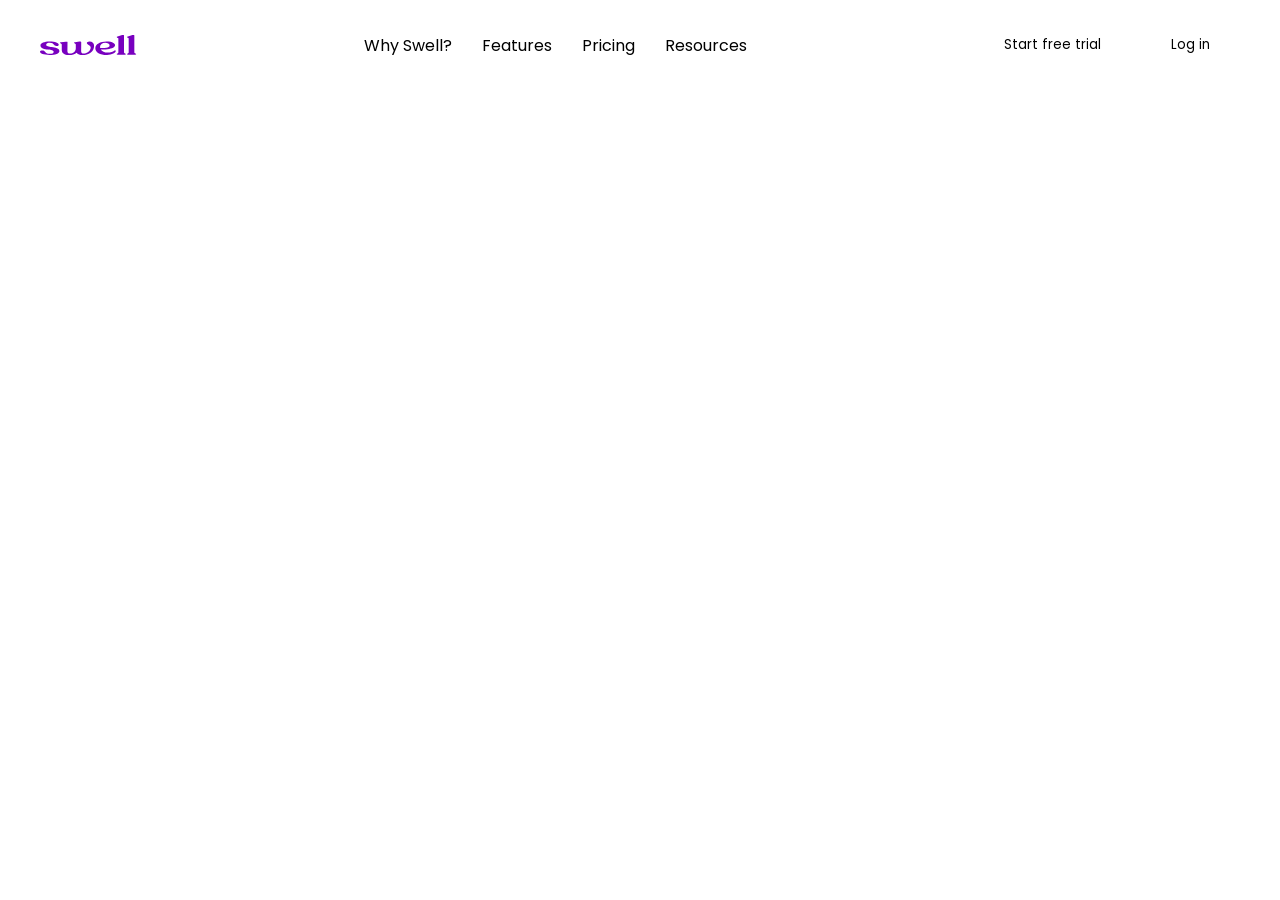
==== layout/index.html @ 7d0790c7 "create navbar" ====
<!DOCTYPE html>
<html lang="en">

<head>
    <meta charset="UTF-8" />
    <meta name="viewport" content="width=device-width, initial-scale=1.0" />
    <title>swell</title>
    <link rel="stylesheet" href="../style/style.css" />
    <link rel="shortcut icon" href="../Image/swell.svg" sizes="52x52" type="image/x-icon" />
    <link rel="preconnect" href="https://fonts.googleapis.com">
    <link rel="preconnect" href="https://fonts.gstatic.com" crossorigin>
    <link href="https://fonts.googleapis.com/css2?family=Poppins:wght@400;500;700&display=swap" rel="stylesheet">

</head>

<body>
    <header>
        <nav>
            <img src="../Image/swell.svg" alt="" />
            <ul>
                <li>Why Swell?</li>
                <li>Features</li>
                <li>Pricing</li>
                <li>Resources</li>
            </ul>
            <div class="containerBtn">
                <button class="Start">Start free trial</button>
                <button class="LogIn">Log in</button>
            </div>
        </nav>
    </header>
    
</body>

</html>
---- style/style.css ----
* {
  margin: 0;
  padding: 0;
  align-items: center;
  font-family: "Poppins", sans-serif;
  box-sizing: border-box;
}
header {
  width: 100%;
  margin: auto;
}
nav {
  padding: 25px 0px;
  max-width: 1200px;
  margin: auto;
  display: flex;
  justify-content: space-between;
  gap: 20px;
}
nav ul {
  display: flex;
  list-style: none;
  gap: 30px;
}
li{
    cursor: pointer;
    text-underline-offset: 0px;
}
li:hover{
    color: purple;
    text-decoration: underline;
    text-underline-offset: 15px;
}
.containerBtn{
    display: flex;
    justify-content: center;
    align-items: center;
    gap: 10px;
}
.Start{
    background: transparent;
    padding: 10px 30px;
    border: none;
    cursor: pointer;
}
.LogIn{
    background: transparent;
    padding: 10px 30px;
    border: none;
    cursor: pointer;
}
.Start:hover{
    border: 2px solid purple;
    border-radius: 10px;
    transition: ease-in-out .5s;
}
.LogIn:hover{
    border: 2px solid purple;
    border-radius: 10px;
    transition: ease-in-out .5s;
}

@media (max-width: 768px) {
  nav {
    max-width: 100%;
    padding: 20px 16px;
    flex-direction: row;
    align-items: center;
    justify-content: space-between;
  }

  nav ul {
    display: none;
  }

  .containerBtn {
    width: auto;
    justify-content: flex-end;
    flex-wrap: nowrap;
  }
}

@media (max-width: 480px) {
  nav {
    padding: 16px 12px;
    gap: 14px;
  }

  nav ul {
    display: none;
  }

  .containerBtn {
    flex-direction: row;
    width: auto;
    gap: 8px;
  }

  .Start,
  .LogIn {
    width: auto;
    max-width: none;
    padding: 8px 14px;
  }
}
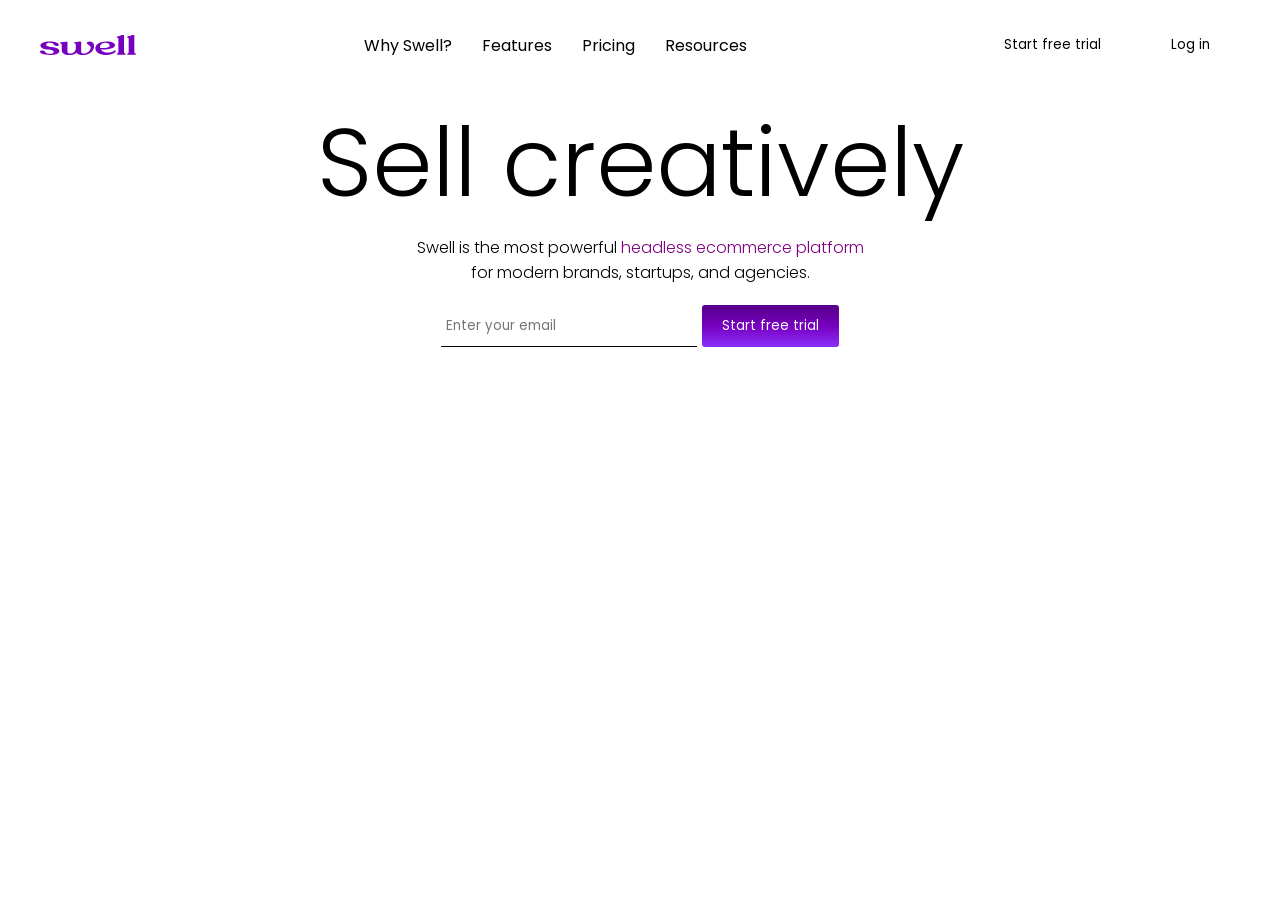
==== commit 86d68a60: "create input Registration" ====
--- a/layout/index.html
+++ b/layout/index.html
@@ -29,7 +29,14 @@
             </div>
         </nav>
     </header>
-    
+    <main>
+    <div class="containerPoz">
+        <h1>Sell creatively</h1>
+        <p>Swell is the most powerful<span> headless ecommerce platform</span></p>
+        <p class="space">for modern brands, startups, and agencies.</p>
+        <div class="containerInput"><input placeholder="Enter your email" type="search"><button>Start free trial</button></div>
+    </div>    
+    </main>
 </body>
 
 </html>
--- a/style/style.css
+++ b/style/style.css
@@ -22,44 +22,91 @@
   list-style: none;
   gap: 30px;
 }
-li{
-    cursor: pointer;
-    text-underline-offset: 0px;
-}
-li:hover{
-    color: purple;
-    text-decoration: underline;
-    text-underline-offset: 15px;
-}
-.containerBtn{
-    display: flex;
-    justify-content: center;
-    align-items: center;
-    gap: 10px;
-}
-.Start{
-    background: transparent;
-    padding: 10px 30px;
+li {
+  cursor: pointer;
+  text-underline-offset: 0px;
+}
+li:hover {
+  color: purple;
+  text-decoration: underline;
+  text-underline-offset: 15px;
+}
+.containerBtn {
+  display: flex;
+  justify-content: center;
+  align-items: center;
+  gap: 10px;
+}
+.Start {
+  background: transparent;
+  padding: 10px 30px;
+  border: none;
+  cursor: pointer;
+}
+.LogIn {
+  background: transparent;
+  padding: 10px 30px;
+  border: none;
+  cursor: pointer;
+}
+.Start:hover {
+  border: 2px solid purple;
+  border-radius: 10px;
+  transition: ease-in-out 0.5s;
+}
+.LogIn:hover {
+  border: 2px solid purple;
+  border-radius: 10px;
+  transition: ease-in-out 0.5s;
+}
+
+main {
+  width: 100%;
+  margin: auto;
+}
+.containerPoz {
+  max-width: 1200px;
+  margin: auto;
+  text-align: center;
+}
+.containerPoz h1 {
+  font-size: 96px;
+  font-weight: 300;
+}
+.containerPoz p {
+  font-weight: 300;
+}
+.containerPoz p span {
+  color: purple;
+}
+.space {
+  padding-bottom: 20px;
+}
+.containerInput {
+  display: flex;
+  justify-content: center;
+  gap: 5px;
+  align-items: center;
+}
+.containerInput input {
+  height: 42px;
+  width: 256px;
+  outline: none;
+  border: none;
+  border-bottom: 1px solid black;
+  
+}
+.containerInput input::placeholder{
+    padding-left: 5px;
+}
+.containerInput button{
+    height: 42px;
+    padding: 0px 20px;
+    background: linear-gradient( #550088,#7800BF,#892FFC);
+    color: white;
     border: none;
-    cursor: pointer;
-}
-.LogIn{
-    background: transparent;
-    padding: 10px 30px;
-    border: none;
-    cursor: pointer;
-}
-.Start:hover{
-    border: 2px solid purple;
-    border-radius: 10px;
-    transition: ease-in-out .5s;
-}
-.LogIn:hover{
-    border: 2px solid purple;
-    border-radius: 10px;
-    transition: ease-in-out .5s;
-}
-
+    border-radius: 3px;
+}
 @media (max-width: 768px) {
   nav {
     max-width: 100%;
@@ -78,6 +125,31 @@
     justify-content: flex-end;
     flex-wrap: nowrap;
   }
+
+  .containerPoz {
+    padding: 0 16px;
+  }
+
+  .containerPoz h1 {
+    font-size: 56px;
+    line-height: 1.1;
+  }
+
+  .containerPoz p {
+    font-size: 20px;
+    line-height: 1.4;
+  }
+
+  .containerInput {
+    width: 100%;
+    max-width: 560px;
+    margin: 0 auto;
+  }
+
+  .containerInput input {
+    width: 60%;
+    cursor: pointer;
+  }
 }
 
 @media (max-width: 480px) {
@@ -102,4 +174,39 @@
     max-width: none;
     padding: 8px 14px;
   }
-}
+
+  .containerPoz {
+    padding: 0 12px;
+  }
+
+  .containerPoz h1 {
+    font-size: 38px;
+    line-height: 1.15;
+  }
+
+  .containerPoz p {
+    font-size: 16px;
+    margin-top: 20px;
+    margin-bottom: 10px;
+    line-height: 1.5;
+  }
+
+  .space {
+    padding-bottom: 14px;
+  }
+
+  .containerInput {
+    flex-direction: column;
+    gap: 30px;
+    width: 100%;
+  }
+
+  .containerInput input,
+  .containerInput button {
+    width: 100%;
+    max-width: 320px;
+    cursor: pointer;
+    /* margin-bottom: 20px;
+    margin-top: 30px; */
+  }
+}
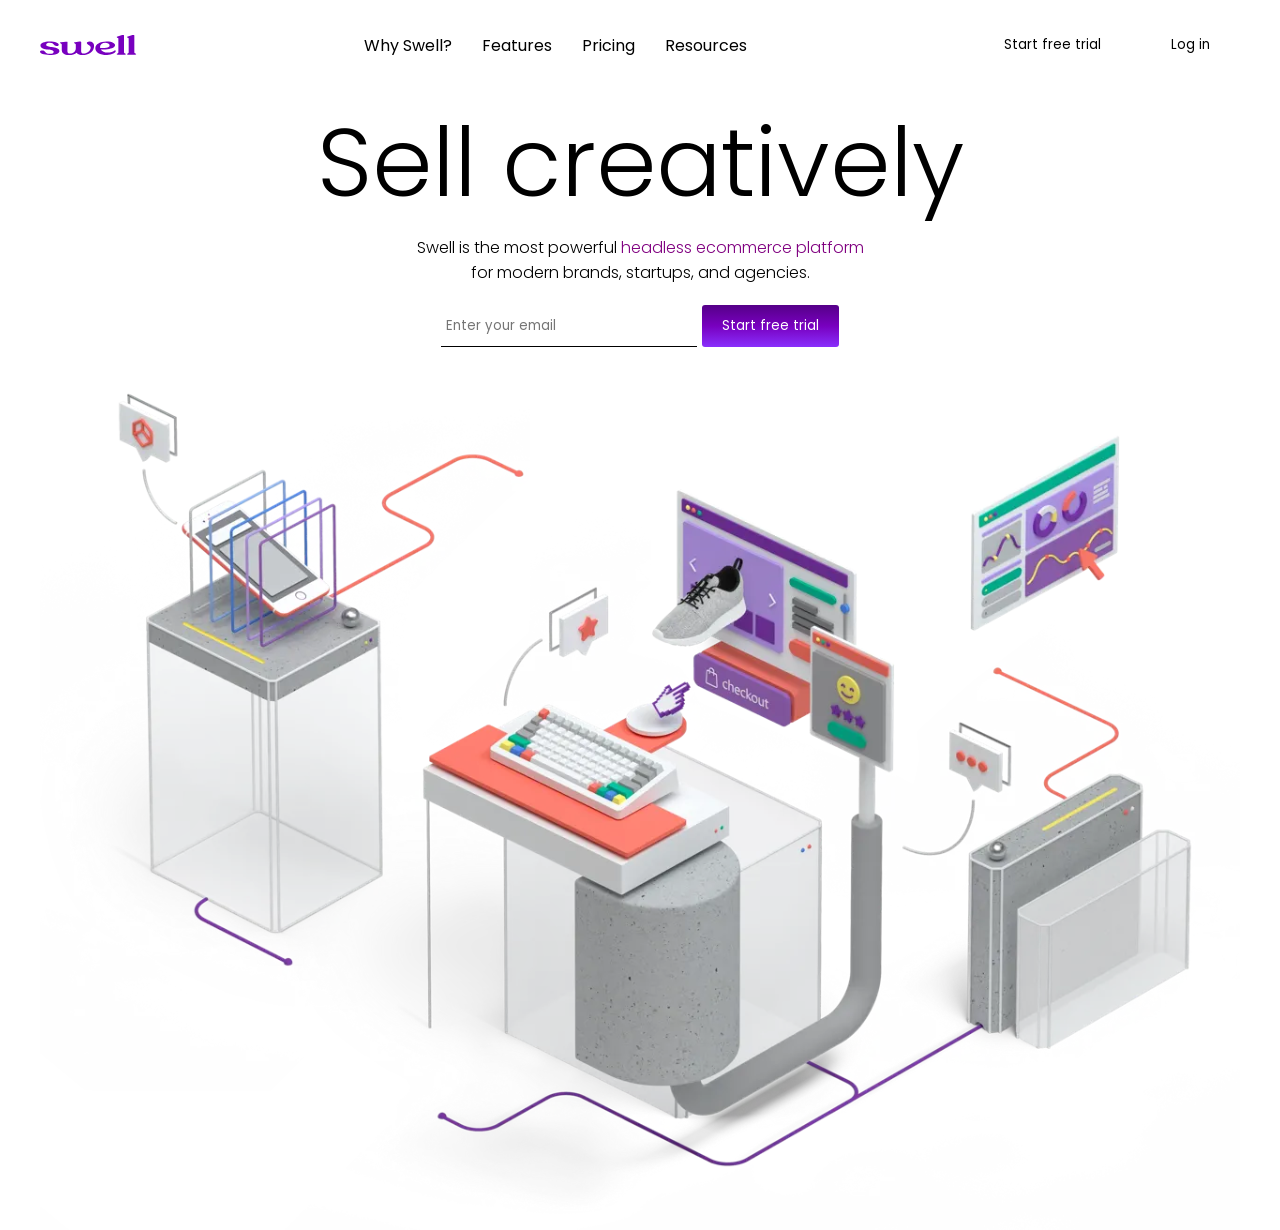
==== commit 1b19979b: "add main image" ====
--- a/layout/index.html
+++ b/layout/index.html
@@ -36,7 +36,11 @@
         <p class="space">for modern brands, startups, and agencies.</p>
         <div class="containerInput"><input placeholder="Enter your email" type="search"><button>Start free trial</button></div>
     </div>    
+    <div class="containerImageMain">
+        <img src="../Image/mainImage.svg" alt="">
+    </div>
     </main>
+
 </body>
 
 </html>
--- a/style/style.css
+++ b/style/style.css
@@ -107,6 +107,18 @@
     border: none;
     border-radius: 3px;
 }
+.containerImageMain{
+    width: 100%;
+    margin: auto;
+    padding: 24px 16px 0;
+}
+.containerImageMain img{
+    width: 100%;
+    max-width: 1200px;
+    height: auto;
+    margin: auto;
+    display: block;
+}
 @media (max-width: 768px) {
   nav {
     max-width: 100%;
@@ -150,6 +162,14 @@
     width: 60%;
     cursor: pointer;
   }
+
+  .containerImageMain {
+    padding: 20px 16px 0;
+  }
+
+  .containerImageMain img {
+    max-width: 100%;
+  }
 }
 
 @media (max-width: 480px) {
@@ -209,4 +229,12 @@
     /* margin-bottom: 20px;
     margin-top: 30px; */
   }
-}
+
+  .containerImageMain {
+    padding: 16px 12px 0;
+  }
+
+  .containerImageMain img {
+    border-radius: 8px;
+  }
+}
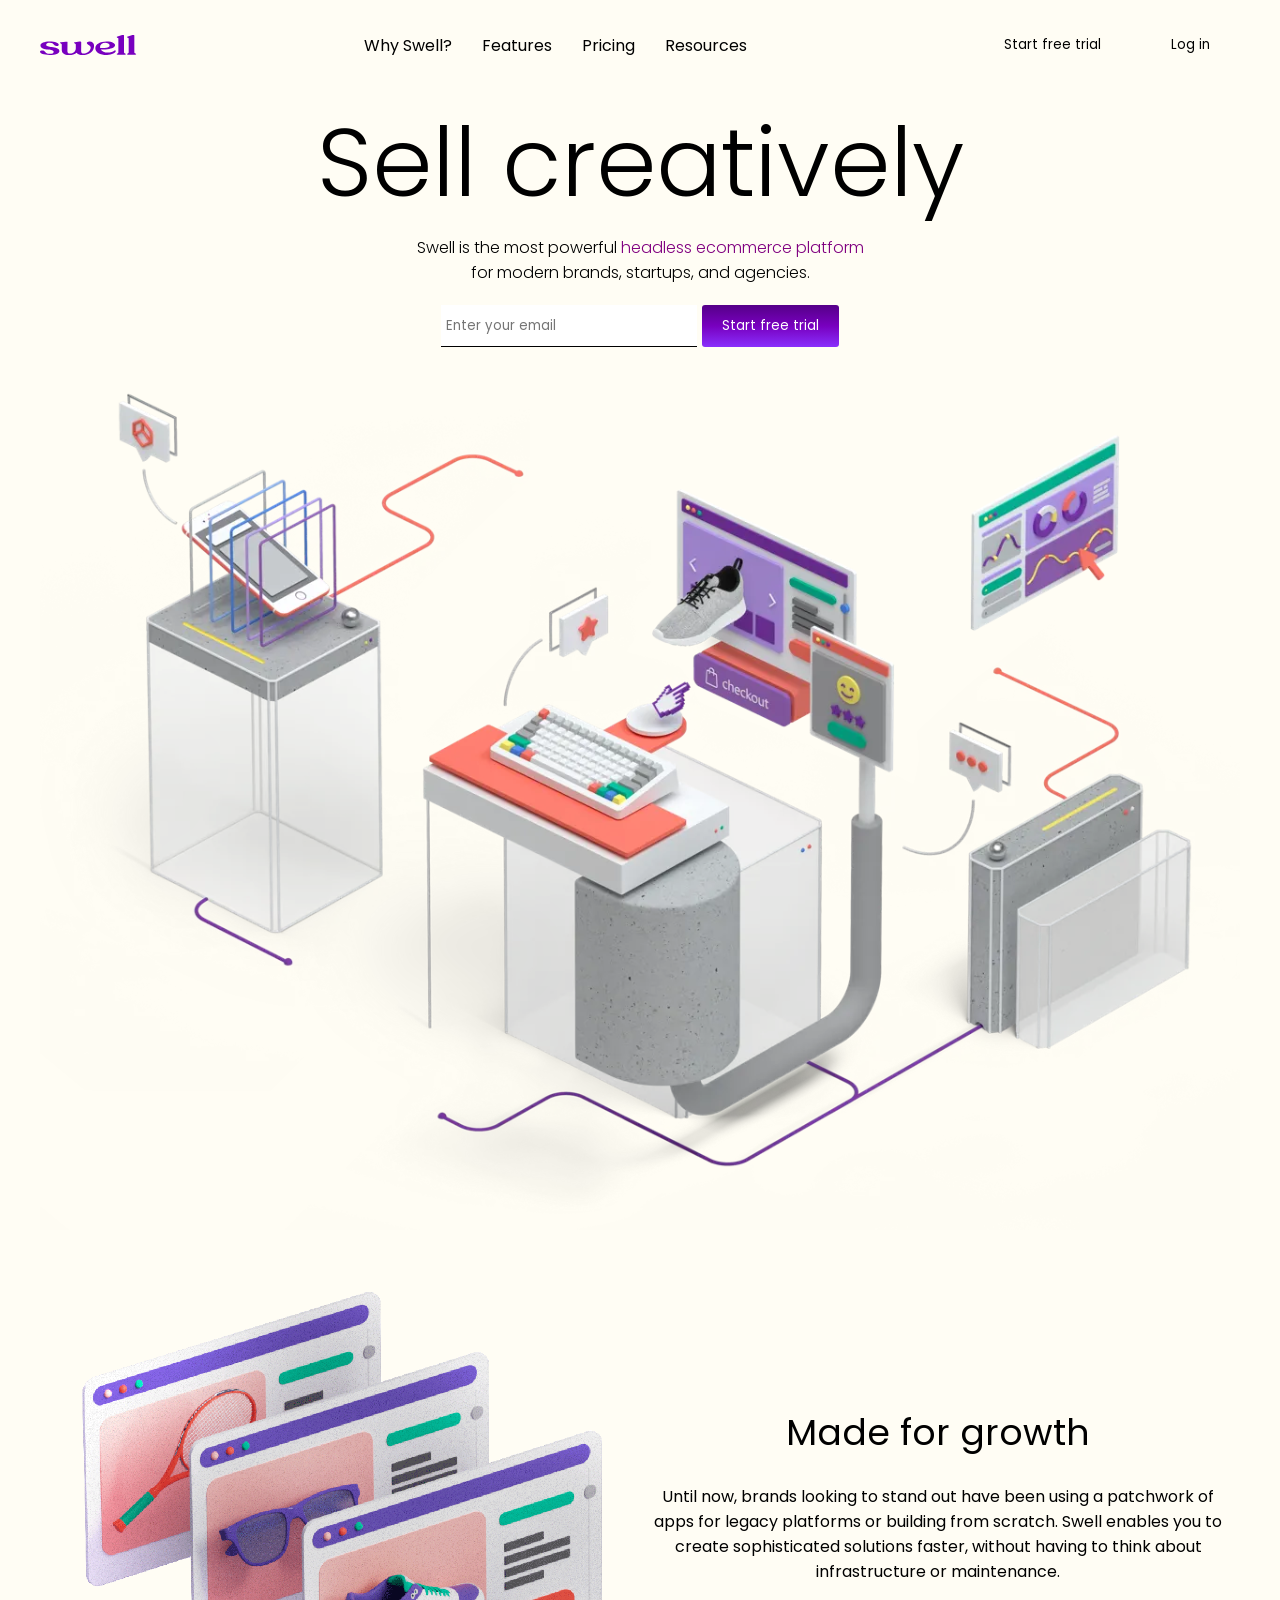
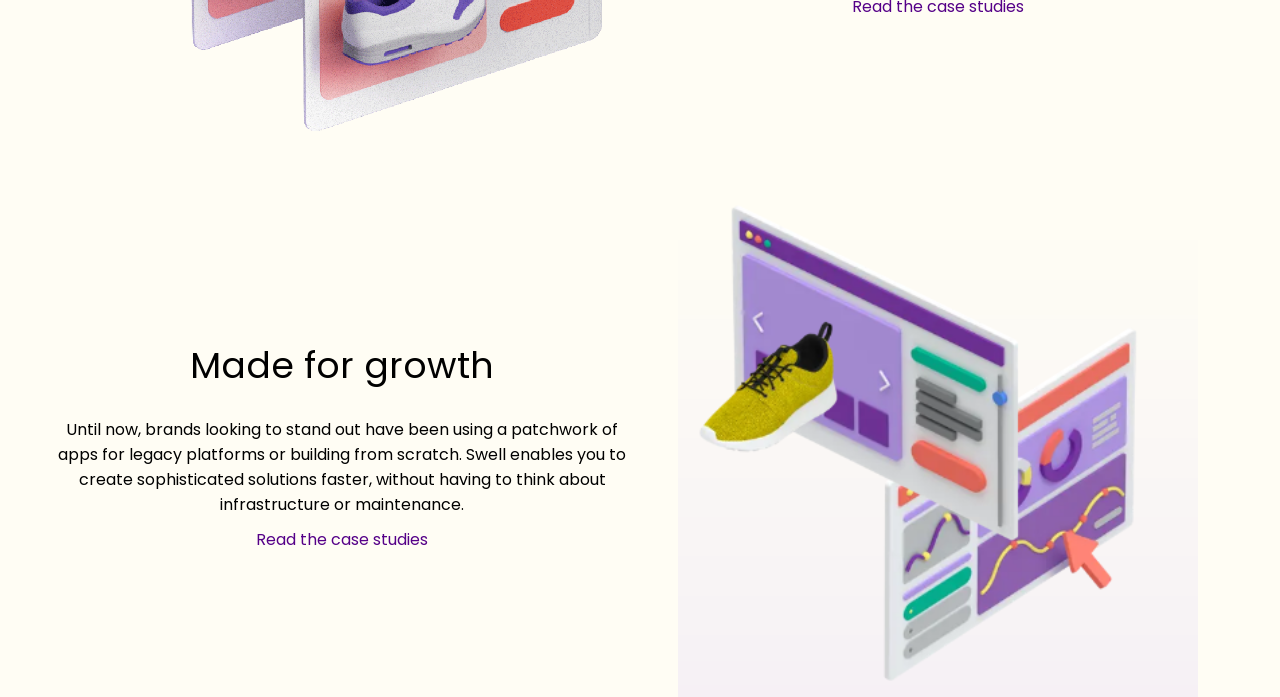
==== commit e23a6ba4: "added flex element" ====
--- a/layout/index.html
+++ b/layout/index.html
@@ -1,46 +1,87 @@
 <!DOCTYPE html>
 <html lang="en">
-
-<head>
+  <head>
     <meta charset="UTF-8" />
     <meta name="viewport" content="width=device-width, initial-scale=1.0" />
     <title>swell</title>
     <link rel="stylesheet" href="../style/style.css" />
-    <link rel="shortcut icon" href="../Image/swell.svg" sizes="52x52" type="image/x-icon" />
-    <link rel="preconnect" href="https://fonts.googleapis.com">
-    <link rel="preconnect" href="https://fonts.gstatic.com" crossorigin>
-    <link href="https://fonts.googleapis.com/css2?family=Poppins:wght@400;500;700&display=swap" rel="stylesheet">
+    <link
+      rel="shortcut icon"
+      href="../Image/swell.svg"
+      sizes="52x52"
+      type="image/x-icon"
+    />
+    <link rel="preconnect" href="https://fonts.googleapis.com" />
+    <link rel="preconnect" href="https://fonts.gstatic.com" crossorigin />
+    <link
+      href="https://fonts.googleapis.com/css2?family=Poppins:wght@400;500;700&display=swap"
+      rel="stylesheet"
+    />
+  </head>
 
-</head>
-
-<body>
+  <body>
     <header>
-        <nav>
-            <img src="../Image/swell.svg" alt="" />
-            <ul>
-                <li>Why Swell?</li>
-                <li>Features</li>
-                <li>Pricing</li>
-                <li>Resources</li>
-            </ul>
-            <div class="containerBtn">
-                <button class="Start">Start free trial</button>
-                <button class="LogIn">Log in</button>
-            </div>
-        </nav>
+      <nav>
+        <img src="../Image/swell.svg" alt="" />
+        <ul>
+          <li>Why Swell?</li>
+          <li>Features</li>
+          <li>Pricing</li>
+          <li>Resources</li>
+        </ul>
+        <div class="containerBtn">
+          <button class="Start">Start free trial</button>
+          <button class="LogIn">Log in</button>
+        </div>
+      </nav>
     </header>
     <main>
-    <div class="containerPoz">
+      <div class="containerPoz">
         <h1>Sell creatively</h1>
-        <p>Swell is the most powerful<span> headless ecommerce platform</span></p>
+        <p>
+          Swell is the most powerful<span> headless ecommerce platform</span>
+        </p>
         <p class="space">for modern brands, startups, and agencies.</p>
-        <div class="containerInput"><input placeholder="Enter your email" type="search"><button>Start free trial</button></div>
-    </div>    
-    <div class="containerImageMain">
-        <img src="../Image/mainImage.svg" alt="">
-    </div>
+        <div class="containerInput">
+          <input placeholder="Enter your email" type="search" /><button>
+            Start free trial
+          </button>
+        </div>
+      </div>
+      <div class="containerImageMain">
+        <img src="../Image/mainImage.svg" alt="" />
+      </div>
+      <div class="mainFlex">
+        <div class="contPos item">
+          <img src="../Image/flexImage1.svg" alt="" />
+        </div>
+        <div class="contPos item">
+          <h2>Made for growth</h2>
+          <p>
+            Until now, brands looking to stand out have been using a patchwork
+            of apps for legacy platforms or building from scratch. Swell enables
+            you to create sophisticated solutions faster, without having to
+            think about infrastructure or maintenance.
+          </p>
+          <p class="link">Read the case studies</p>
+        </div>
+      </div>
+
+      <div class="mainFlex">
+          <div class="contPos item">
+              <h2>Made for growth</h2>
+              <p>
+                  Until now, brands looking to stand out have been using a patchwork
+                  of apps for legacy platforms or building from scratch. Swell enables
+                  you to create sophisticated solutions faster, without having to
+                  think about infrastructure or maintenance.
+                </p>
+                <p class="link">Read the case studies</p>
+            </div>
+            <div class="contPos item">
+              <img src="../Image/flexImage2.svg" alt="" />
+            </div>
+      </div>
     </main>
-
-</body>
-
-</html>+  </body>
+</html>
--- a/style/style.css
+++ b/style/style.css
@@ -4,6 +4,9 @@
   align-items: center;
   font-family: "Poppins", sans-serif;
   box-sizing: border-box;
+}
+body{
+    background: #FFFDF4;
 }
 header {
   width: 100%;
@@ -119,6 +122,36 @@
     margin: auto;
     display: block;
 }
+.mainFlex{
+    max-width: 1200px;
+    display: flex;
+    margin: auto;
+    margin-top: 30px;
+    align-items: center;
+    justify-content: space-around;
+    gap: 24px;
+    padding: 32px 16px 0;
+}
+.contPos{
+    width: 50%;
+    text-align: center;
+}
+.contPos img {
+    width: 100%;
+    max-width: 520px;
+    height: auto;
+    display: block;
+    margin: 0 auto;
+}
+.contPos h2{
+    font-weight: 400;
+    font-size: 36px;
+    margin-bottom: 24px;
+}
+.link{
+    color: #550088;
+    margin-top: 10px;
+}
 @media (max-width: 768px) {
   nav {
     max-width: 100%;
@@ -170,6 +203,21 @@
   .containerImageMain img {
     max-width: 100%;
   }
+
+  .mainFlex {
+    gap: 20px;
+    padding: 28px 16px 0;
+  }
+
+  .contPos h2 {
+    font-size: 30px;
+    margin-bottom: 16px;
+  }
+
+  .contPos p {
+    font-size: 16px;
+    line-height: 1.5;
+  }
 }
 
 @media (max-width: 480px) {
@@ -237,4 +285,25 @@
   .containerImageMain img {
     border-radius: 8px;
   }
-}
+
+  .mainFlex {
+    flex-direction: column;
+    align-items: stretch;
+    gap: 16px;
+    padding: 22px 12px 0;
+  }
+
+  .contPos {
+    width: 100%;
+  }
+
+  .contPos h2 {
+    font-size: 26px;
+    margin-bottom: 12px;
+  }
+
+  .contPos p {
+    font-size: 15px;
+    line-height: 1.5;
+  }
+}
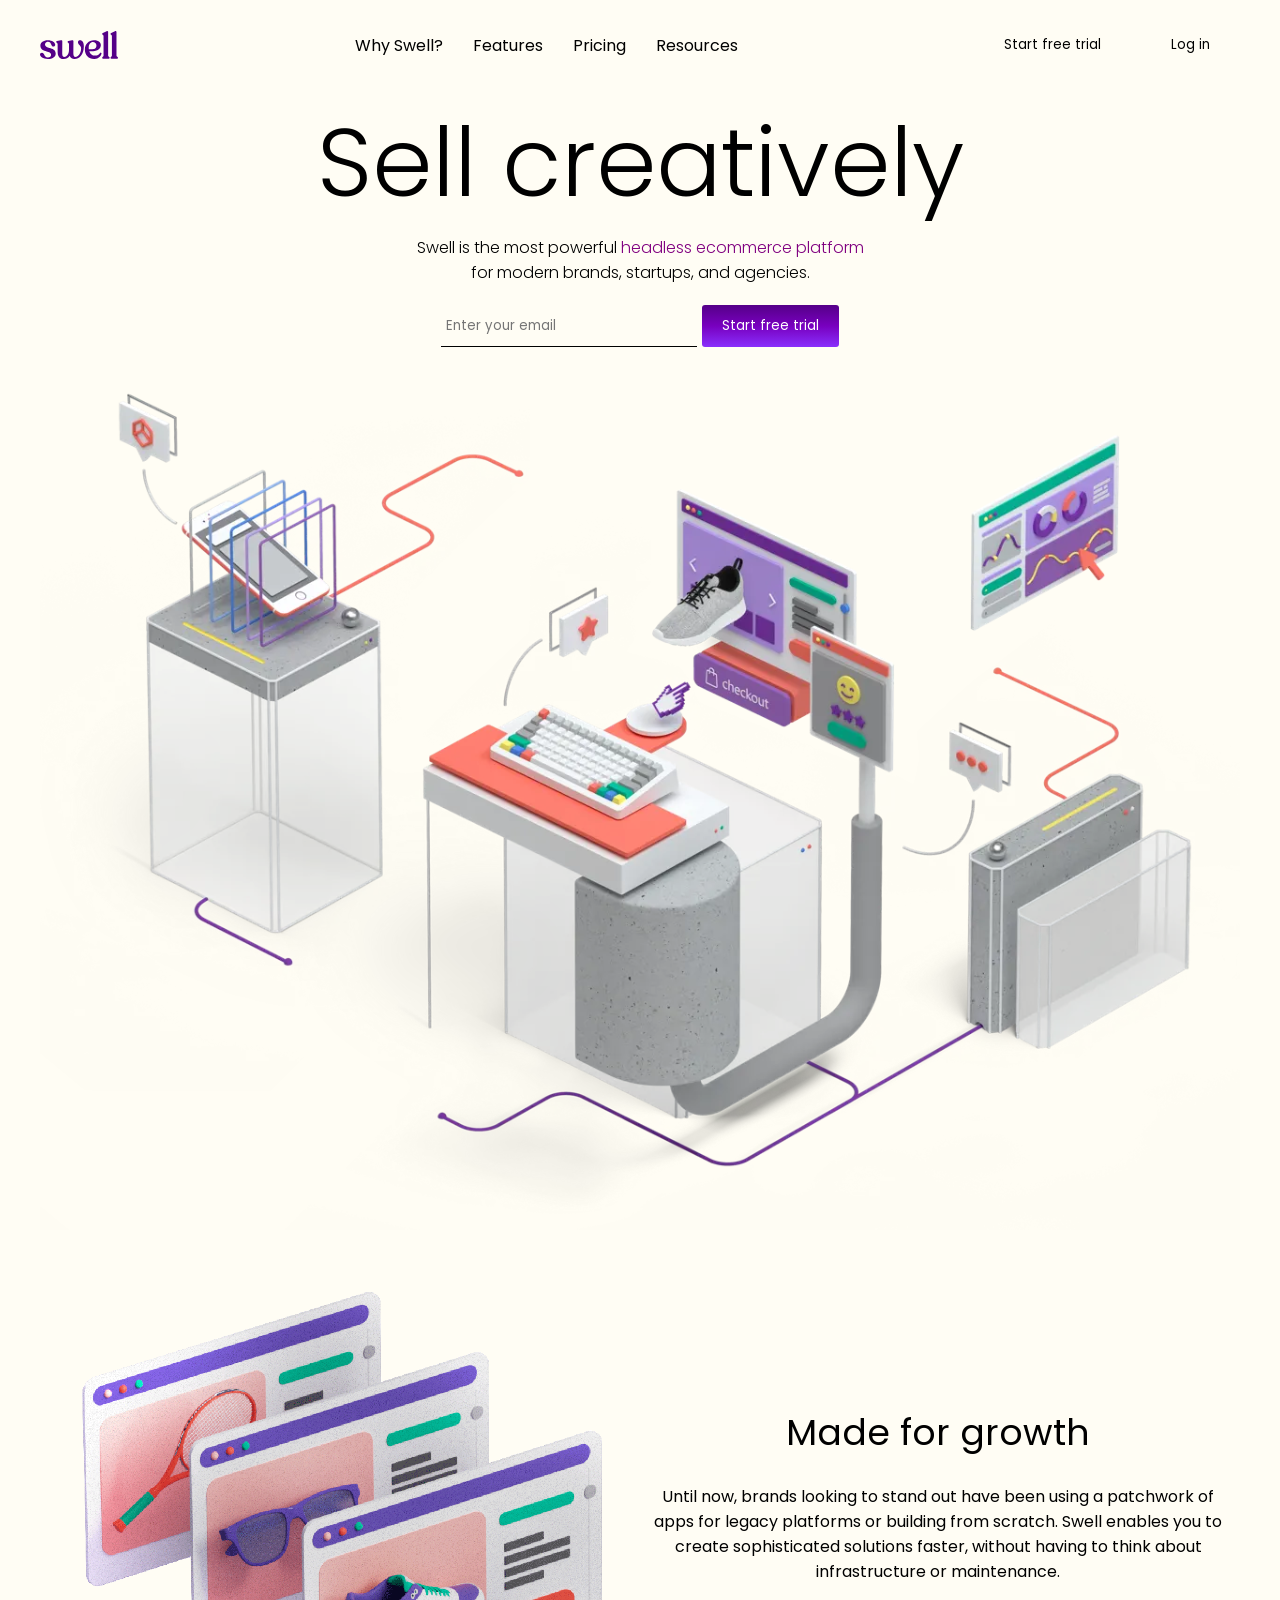
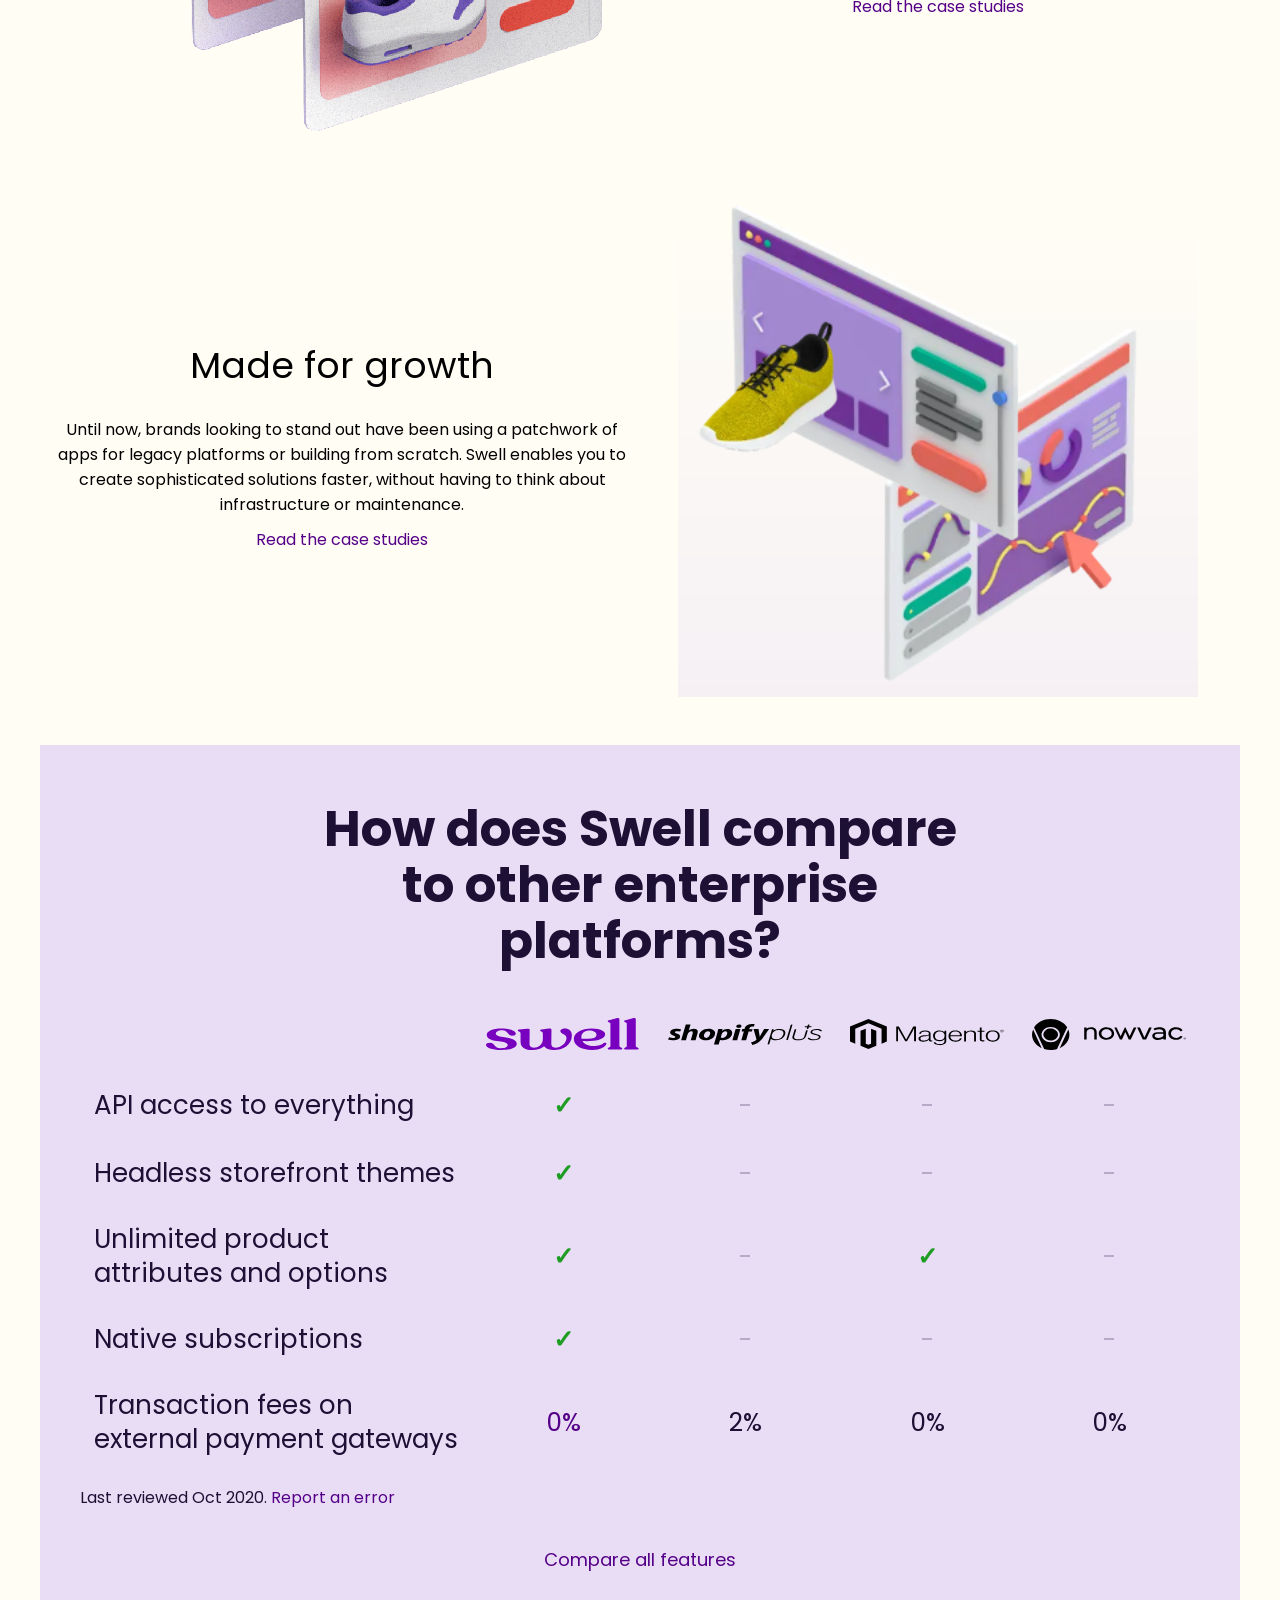
==== commit a0980d82: "add table" ====
--- a/layout/index.html
+++ b/layout/index.html
@@ -7,7 +7,7 @@
     <link rel="stylesheet" href="../style/style.css" />
     <link
       rel="shortcut icon"
-      href="../Image/swell.svg"
+      href="../Image/mainLOgo.svg"
       sizes="52x52"
       type="image/x-icon"
     />
@@ -22,7 +22,7 @@
   <body>
     <header>
       <nav>
-        <img src="../Image/swell.svg" alt="" />
+        <img src="../Image/mainLOgo.svg" alt="" />
         <ul>
           <li>Why Swell?</li>
           <li>Features</li>
@@ -48,9 +48,11 @@
           </button>
         </div>
       </div>
+
       <div class="containerImageMain">
         <img src="../Image/mainImage.svg" alt="" />
       </div>
+
       <div class="mainFlex">
         <div class="contPos item">
           <img src="../Image/flexImage1.svg" alt="" />
@@ -68,20 +70,78 @@
       </div>
 
       <div class="mainFlex">
-          <div class="contPos item">
-              <h2>Made for growth</h2>
-              <p>
-                  Until now, brands looking to stand out have been using a patchwork
-                  of apps for legacy platforms or building from scratch. Swell enables
-                  you to create sophisticated solutions faster, without having to
-                  think about infrastructure or maintenance.
-                </p>
-                <p class="link">Read the case studies</p>
-            </div>
-            <div class="contPos item">
-              <img src="../Image/flexImage2.svg" alt="" />
-            </div>
+        <div class="contPos item">
+          <h2>Made for growth</h2>
+          <p>
+            Until now, brands looking to stand out have been using a patchwork
+            of apps for legacy platforms or building from scratch. Swell enables
+            you to create sophisticated solutions faster, without having to
+            think about infrastructure or maintenance.
+          </p>
+          <p class="link">Read the case studies</p>
+        </div>
+        <div class="contPos item">
+          <img src="../Image/flexImage2.svg" alt="" />
+        </div>
       </div>
+
+      <section class="compareSection">
+        <h2>How does Swell compare to other enterprise platforms?</h2>
+        <div class="tableWrap">
+          <table class="compareTable">
+            <thead>
+              <tr>
+                <th></th>
+                <th><img src="../Image/swell.svg" alt="Swell" /></th>
+                <th><img src="../Image/shopify.svg" alt="Shopify Plus" /></th>
+                <th><img src="../Image/magento.svg" alt="Magento" /></th>
+                <th><img src="../Image/firstLogo.svg" alt="BigCommerce" /></th>
+              </tr>
+            </thead>
+            <tbody>
+              <tr>
+                <td>API access to everything</td>
+                <td class="yes">&#10003;</td>
+                <td class="no">-</td>
+                <td class="no">-</td>
+                <td class="no">-</td>
+              </tr>
+              <tr>
+                <td>Headless storefront themes</td>
+                <td class="yes">&#10003;</td>
+                <td class="no">-</td>
+                <td class="no">-</td>
+                <td class="no">-</td>
+              </tr>
+              <tr>
+                <td>Unlimited product attributes and options</td>
+                <td class="yes">&#10003;</td>
+                <td class="no">-</td>
+                <td class="yes">&#10003;</td>
+                <td class="no">-</td>
+              </tr>
+              <tr>
+                <td>Native subscriptions</td>
+                <td class="yes">&#10003;</td>
+                <td class="no">-</td>
+                <td class="no">-</td>
+                <td class="no">-</td>
+              </tr>
+              <tr>
+                <td>Transaction fees on external payment gateways</td>
+                <td class="accent">0%</td>
+                <td>2%</td>
+                <td>0%</td>
+                <td>0%</td>
+              </tr>
+            </tbody>
+          </table>
+        </div>
+        <p class="reviewText">
+          Last reviewed Oct 2020. <a href="#">Report an error</a>
+        </p>
+        <a class="compareLink" href="#">Compare all features</a>
+      </section>
     </main>
   </body>
 </html>
--- a/style/style.css
+++ b/style/style.css
@@ -97,10 +97,12 @@
   outline: none;
   border: none;
   border-bottom: 1px solid black;
+  background: #FFFDF4;
   
 }
 .containerInput input::placeholder{
     padding-left: 5px;
+    background: #FFFDF4;
 }
 .containerInput button{
     height: 42px;
@@ -152,6 +154,99 @@
     color: #550088;
     margin-top: 10px;
 }
+.compareSection {
+  max-width: 1200px;
+  margin: 48px auto 0;
+  padding: 56px 40px 34px;
+  background: #e9ddf6;
+  color: #1c1035;
+}
+
+.compareSection h2 {
+  max-width: 660px;
+  margin: 0 auto 34px;
+  text-align: center;
+  font-size: 50px;
+  line-height: 1.12;
+  font-weight: 700;
+}
+
+.tableWrap {
+  width: 100%;
+}
+
+.compareTable {
+  width: 100%;
+  border-collapse: separate;
+  border-spacing: 0;
+}
+
+.compareTable th,
+.compareTable td {
+  padding: 15px 14px;
+  vertical-align: middle;
+}
+
+.compareTable thead th {
+  text-align: center;
+  font-weight: 500;
+}
+
+.compareTable thead th:first-child {
+  width: 35%;
+}
+
+.compareTable thead th img {
+  max-width: 155px;
+  width: 100%;
+  height: 32px;
+  object-fit: contain;
+}
+
+.compareTable tbody td:first-child {
+  text-align: left;
+  font-size: 26px;
+  line-height: 1.3;
+  width: 35%;
+}
+
+.compareTable tbody td:not(:first-child) {
+  text-align: center;
+  width: 16.25%;
+  font-size: 25px;
+}
+
+.yes {
+  color: #1e9d22;
+  font-weight: 700;
+}
+
+.no {
+  color: #b7a9c8;
+}
+
+.accent {
+  color: #550088;
+}
+
+.reviewText {
+  margin-top: 14px;
+  font-size: 16px;
+}
+
+.reviewText a {
+  color: #550088;
+  text-decoration: none;
+}
+
+.compareLink {
+  margin-top: 36px;
+  display: block;
+  text-align: center;
+  color: #550088;
+  font-size: 18px;
+  text-decoration: none;
+}
 @media (max-width: 768px) {
   nav {
     max-width: 100%;
@@ -218,6 +313,32 @@
     font-size: 16px;
     line-height: 1.5;
   }
+
+  .compareSection {
+    margin-top: 36px;
+    padding: 36px 18px 24px;
+  }
+
+  .compareSection h2 {
+    font-size: 34px;
+    margin-bottom: 24px;
+  }
+
+  .tableWrap {
+    overflow-x: auto;
+  }
+
+  .compareTable {
+    min-width: 780px;
+  }
+
+  .compareTable tbody td:first-child {
+    font-size: 20px;
+  }
+
+  .compareTable tbody td:not(:first-child) {
+    font-size: 22px;
+  }
 }
 
 @media (max-width: 480px) {
@@ -306,4 +427,41 @@
     font-size: 15px;
     line-height: 1.5;
   }
-}
+
+  .compareSection {
+    margin-top: 28px;
+    padding: 28px 12px 20px;
+  }
+
+  .compareSection h2 {
+    font-size: 26px;
+    line-height: 1.2;
+    margin-bottom: 18px;
+  }
+
+  .compareTable {
+    min-width: 660px;
+  }
+
+  .compareTable th,
+  .compareTable td {
+    padding: 12px 10px;
+  }
+
+  .compareTable tbody td:first-child {
+    font-size: 16px;
+  }
+
+  .compareTable tbody td:not(:first-child) {
+    font-size: 18px;
+  }
+
+  .reviewText {
+    font-size: 13px;
+  }
+
+  .compareLink {
+    margin-top: 20px;
+    font-size: 17px;
+  }
+}
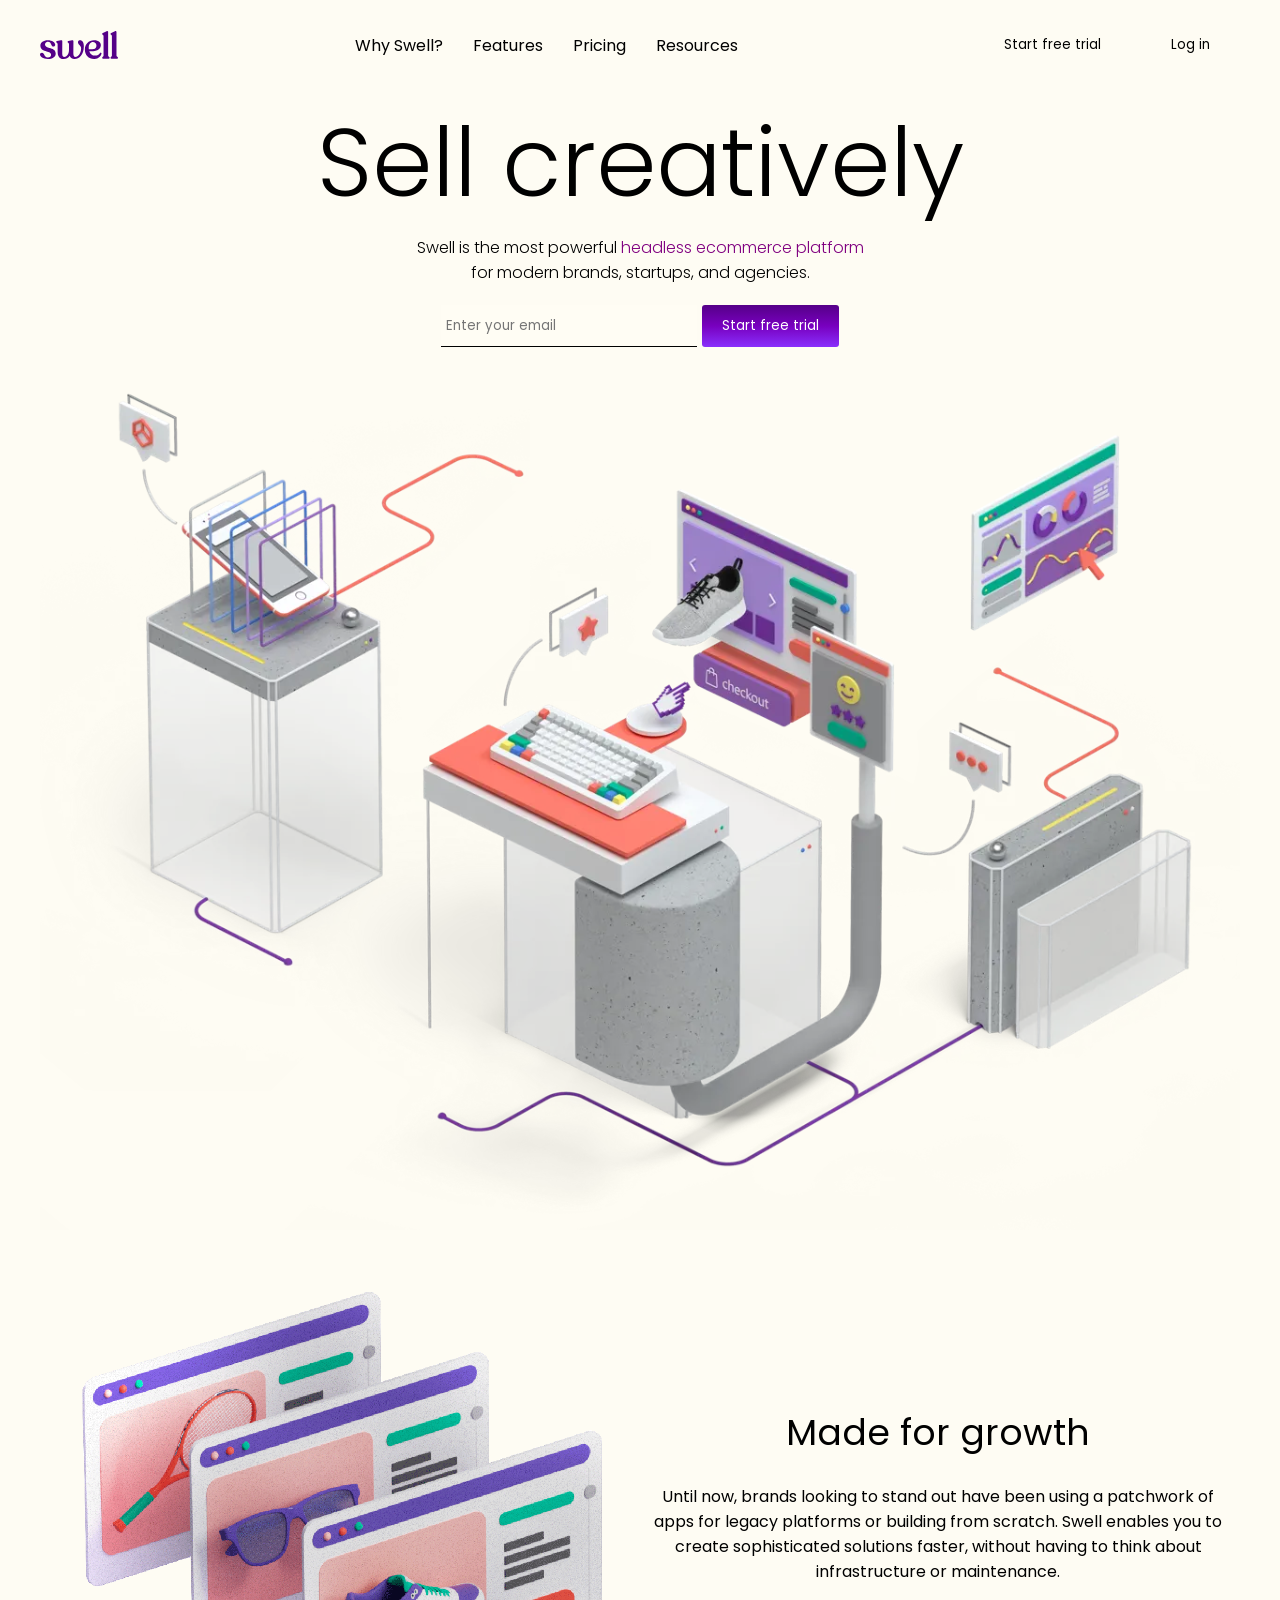
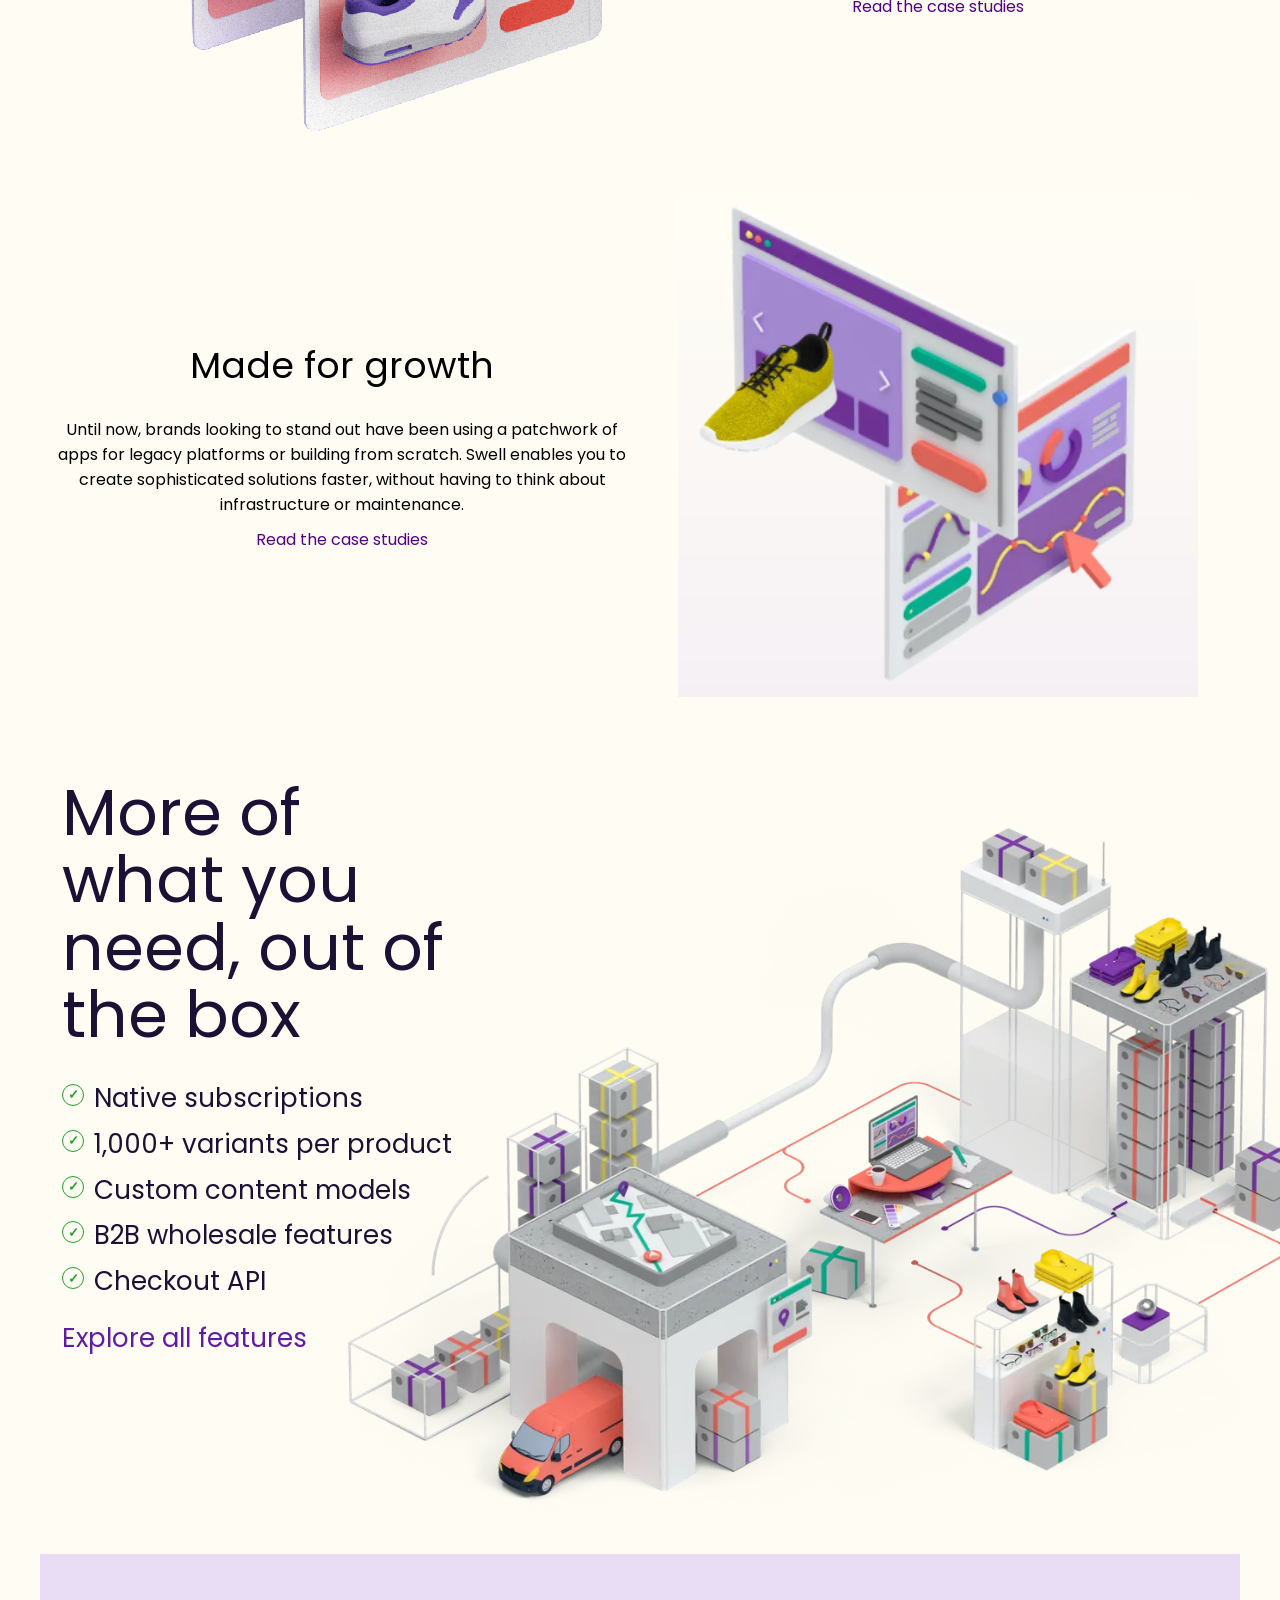
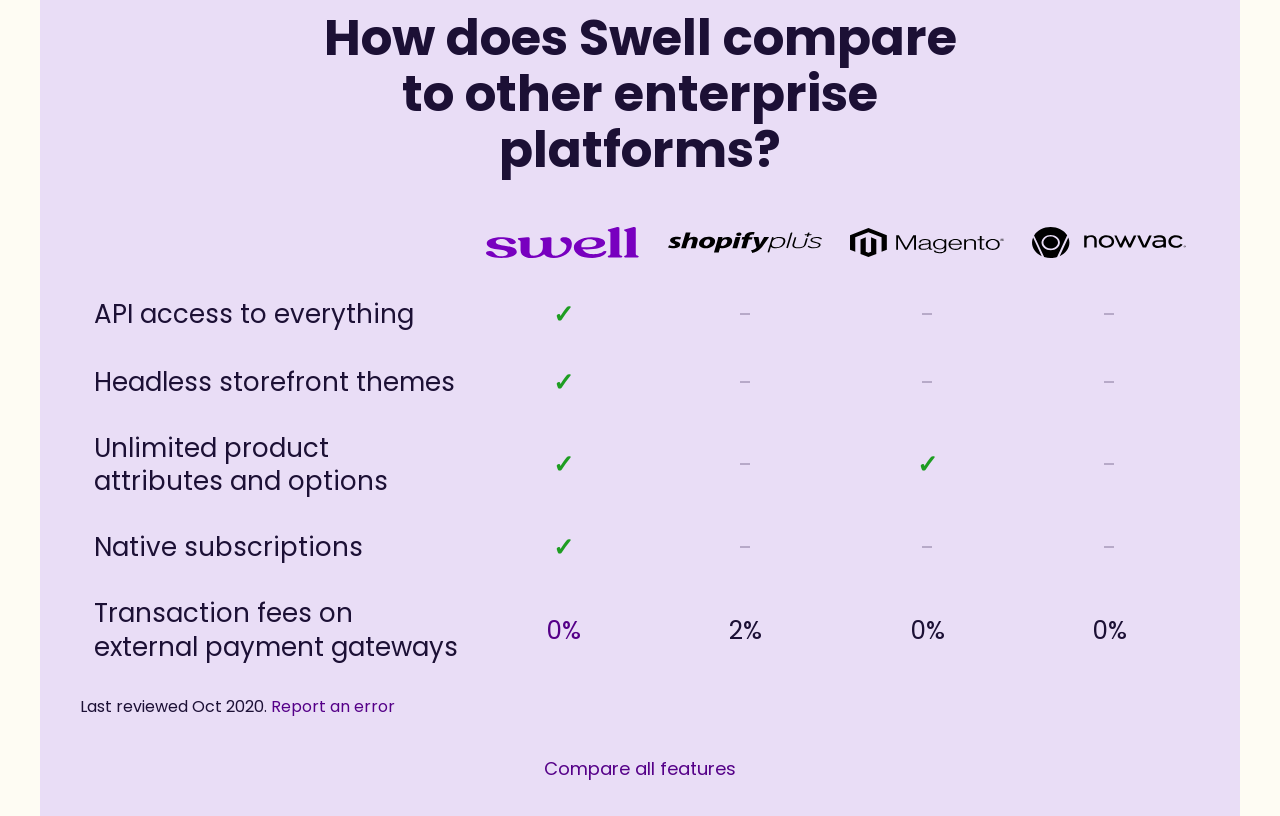
==== commit b44e230b: "added features" ====
--- a/layout/index.html
+++ b/layout/index.html
@@ -1,147 +1,160 @@
 <!DOCTYPE html>
 <html lang="en">
-  <head>
+
+<head>
     <meta charset="UTF-8" />
     <meta name="viewport" content="width=device-width, initial-scale=1.0" />
     <title>swell</title>
-    <link rel="stylesheet" href="../style/style.css" />
-    <link
-      rel="shortcut icon"
-      href="../Image/mainLOgo.svg"
-      sizes="52x52"
-      type="image/x-icon"
-    />
+    <link rel="stylesheet" href="../style/style-fixed.css" />
+    <link rel="shortcut icon" href="../Image/mainLOgo.svg" sizes="52x52" type="image/x-icon" />
     <link rel="preconnect" href="https://fonts.googleapis.com" />
     <link rel="preconnect" href="https://fonts.gstatic.com" crossorigin />
-    <link
-      href="https://fonts.googleapis.com/css2?family=Poppins:wght@400;500;700&display=swap"
-      rel="stylesheet"
-    />
-  </head>
+    <link href="https://fonts.googleapis.com/css2?family=Poppins:wght@400;500;700&display=swap" rel="stylesheet" />
+</head>
 
-  <body>
+<body>
     <header>
-      <nav>
-        <img src="../Image/mainLOgo.svg" alt="" />
-        <ul>
-          <li>Why Swell?</li>
-          <li>Features</li>
-          <li>Pricing</li>
-          <li>Resources</li>
-        </ul>
-        <div class="containerBtn">
-          <button class="Start">Start free trial</button>
-          <button class="LogIn">Log in</button>
-        </div>
-      </nav>
+        <nav>
+            <img src="../Image/mainLOgo.svg" alt="" />
+            <ul>
+                <li>Why Swell?</li>
+                <li>Features</li>
+                <li>Pricing</li>
+                <li>Resources</li>
+            </ul>
+            <div class="containerBtn">
+                <button class="Start">Start free trial</button>
+                <button class="LogIn">Log in</button>
+            </div>
+        </nav>
     </header>
     <main>
-      <div class="containerPoz">
-        <h1>Sell creatively</h1>
-        <p>
-          Swell is the most powerful<span> headless ecommerce platform</span>
-        </p>
-        <p class="space">for modern brands, startups, and agencies.</p>
-        <div class="containerInput">
-          <input placeholder="Enter your email" type="search" /><button>
-            Start free trial
-          </button>
+        <div class="containerPoz">
+            <h1>Sell creatively</h1>
+            <p>
+                Swell is the most powerful<span> headless ecommerce platform</span>
+            </p>
+            <p class="space">for modern brands, startups, and agencies.</p>
+            <div class="containerInput">
+                <input placeholder="Enter your email" type="search" /><button>
+                    Start free trial
+                </button>
+            </div>
         </div>
-      </div>
 
-      <div class="containerImageMain">
-        <img src="../Image/mainImage.svg" alt="" />
-      </div>
+        <div class="containerImageMain">
+            <img src="../Image/mainImage.svg" alt="" />
+        </div>
 
-      <div class="mainFlex">
-        <div class="contPos item">
-          <img src="../Image/flexImage1.svg" alt="" />
+        <div class="mainFlex">
+            <div class="contPos item">
+                <img src="../Image/flexImage1.svg" alt="" />
+            </div>
+            <div class="contPos item">
+                <h2>Made for growth</h2>
+                <p>
+                    Until now, brands looking to stand out have been using a patchwork
+                    of apps for legacy platforms or building from scratch. Swell enables
+                    you to create sophisticated solutions faster, without having to
+                    think about infrastructure or maintenance.
+                </p>
+                <p class="link">Read the case studies</p>
+            </div>
         </div>
-        <div class="contPos item">
-          <h2>Made for growth</h2>
-          <p>
-            Until now, brands looking to stand out have been using a patchwork
-            of apps for legacy platforms or building from scratch. Swell enables
-            you to create sophisticated solutions faster, without having to
-            think about infrastructure or maintenance.
-          </p>
-          <p class="link">Read the case studies</p>
+
+        <div class="mainFlex">
+            <div class="contPos item">
+                <h2>Made for growth</h2>
+                <p>
+                    Until now, brands looking to stand out have been using a patchwork
+                    of apps for legacy platforms or building from scratch. Swell enables
+                    you to create sophisticated solutions faster, without having to
+                    think about infrastructure or maintenance.
+                </p>
+                <p class="link">Read the case studies</p>
+            </div>
+            <div class="contPos item">
+                <img src="../Image/flexImage2.svg" alt="" />
+            </div>
         </div>
-      </div>
 
-      <div class="mainFlex">
-        <div class="contPos item">
-          <h2>Made for growth</h2>
-          <p>
-            Until now, brands looking to stand out have been using a patchwork
-            of apps for legacy platforms or building from scratch. Swell enables
-            you to create sophisticated solutions faster, without having to
-            think about infrastructure or maintenance.
-          </p>
-          <p class="link">Read the case studies</p>
-        </div>
-        <div class="contPos item">
-          <img src="../Image/flexImage2.svg" alt="" />
-        </div>
-      </div>
+        <section class="featuresSection">
+            <div class="featuresContent">
+                <h2>More of what you need, out of the box</h2>
+                <ul class="featuresList">
+                    <li>Native subscriptions</li>
+                    <li>1,000+ variants per product</li>
+                    <li>Custom content models</li>
+                    <li>B2B wholesale features</li>
+                    <li>Checkout API</li>
+                </ul>
+                <a href="#" class="featuresLink">Explore all features</a>
+            </div>
+            <div class="featuresImageWrap">
+                <img src="../Image/image-4.svg" alt="Commerce features illustration" />
+            </div>
+        </section>
 
-      <section class="compareSection">
-        <h2>How does Swell compare to other enterprise platforms?</h2>
-        <div class="tableWrap">
-          <table class="compareTable">
-            <thead>
-              <tr>
-                <th></th>
-                <th><img src="../Image/swell.svg" alt="Swell" /></th>
-                <th><img src="../Image/shopify.svg" alt="Shopify Plus" /></th>
-                <th><img src="../Image/magento.svg" alt="Magento" /></th>
-                <th><img src="../Image/firstLogo.svg" alt="BigCommerce" /></th>
-              </tr>
-            </thead>
-            <tbody>
-              <tr>
-                <td>API access to everything</td>
-                <td class="yes">&#10003;</td>
-                <td class="no">-</td>
-                <td class="no">-</td>
-                <td class="no">-</td>
-              </tr>
-              <tr>
-                <td>Headless storefront themes</td>
-                <td class="yes">&#10003;</td>
-                <td class="no">-</td>
-                <td class="no">-</td>
-                <td class="no">-</td>
-              </tr>
-              <tr>
-                <td>Unlimited product attributes and options</td>
-                <td class="yes">&#10003;</td>
-                <td class="no">-</td>
-                <td class="yes">&#10003;</td>
-                <td class="no">-</td>
-              </tr>
-              <tr>
-                <td>Native subscriptions</td>
-                <td class="yes">&#10003;</td>
-                <td class="no">-</td>
-                <td class="no">-</td>
-                <td class="no">-</td>
-              </tr>
-              <tr>
-                <td>Transaction fees on external payment gateways</td>
-                <td class="accent">0%</td>
-                <td>2%</td>
-                <td>0%</td>
-                <td>0%</td>
-              </tr>
-            </tbody>
-          </table>
-        </div>
-        <p class="reviewText">
-          Last reviewed Oct 2020. <a href="#">Report an error</a>
-        </p>
-        <a class="compareLink" href="#">Compare all features</a>
-      </section>
+        <section class="compareSection">
+            <h2>How does Swell compare to other enterprise platforms?</h2>
+            <div class="tableWrap">
+                <table class="compareTable">
+                    <thead>
+                        <tr>
+                            <th></th>
+                            <th><img src="../Image/swell.svg" alt="Swell" /></th>
+                            <th><img src="../Image/shopify.svg" alt="Shopify Plus" /></th>
+                            <th><img src="../Image/magento.svg" alt="Magento" /></th>
+                            <th><img src="../Image/firstLogo.svg" alt="BigCommerce" /></th>
+                        </tr>
+                    </thead>
+                    <tbody>
+                        <tr>
+                            <td>API access to everything</td>
+                            <td class="yes">&#10003;</td>
+                            <td class="no">-</td>
+                            <td class="no">-</td>
+                            <td class="no">-</td>
+                        </tr>
+                        <tr>
+                            <td>Headless storefront themes</td>
+                            <td class="yes">&#10003;</td>
+                            <td class="no">-</td>
+                            <td class="no">-</td>
+                            <td class="no">-</td>
+                        </tr>
+                        <tr>
+                            <td>Unlimited product attributes and options</td>
+                            <td class="yes">&#10003;</td>
+                            <td class="no">-</td>
+                            <td class="yes">&#10003;</td>
+                            <td class="no">-</td>
+                        </tr>
+                        <tr>
+                            <td>Native subscriptions</td>
+                            <td class="yes">&#10003;</td>
+                            <td class="no">-</td>
+                            <td class="no">-</td>
+                            <td class="no">-</td>
+                        </tr>
+                        <tr>
+                            <td>Transaction fees on external payment gateways</td>
+                            <td class="accent">0%</td>
+                            <td>2%</td>
+                            <td>0%</td>
+                            <td>0%</td>
+                        </tr>
+                    </tbody>
+                </table>
+            </div>
+            <p class="reviewText">
+                Last reviewed Oct 2020. <a href="#">Report an error</a>
+            </p>
+            <a class="compareLink" href="#">Compare all features</a>
+        </section>
+
+
     </main>
-  </body>
-</html>
+</body>
+
+</html>
--- a/style/style-fixed.css
+++ b/style/style-fixed.css
@@ -0,0 +1,655 @@
+* {
+  margin: 0;
+  padding: 0;
+  align-items: center;
+  box-sizing: border-box;
+  font-family: "Poppins", sans-serif;
+}
+
+body {
+  background: #FEFCF3;
+}
+
+header {
+  width: 100%;
+  margin: auto;
+}
+
+nav {
+  padding: 25px 0;
+  max-width: 1200px;
+  margin: auto;
+  display: flex;
+  justify-content: space-between;
+  gap: 20px;
+}
+
+nav ul {
+  display: flex;
+  list-style: none;
+  gap: 30px;
+}
+
+li {
+  cursor: pointer;
+  text-underline-offset: 0;
+}
+
+li:hover {
+  color: purple;
+  text-decoration: underline;
+  text-underline-offset: 15px;
+}
+
+.containerBtn {
+  display: flex;
+  justify-content: center;
+  align-items: center;
+  gap: 10px;
+}
+
+.Start,
+.LogIn {
+  background: transparent;
+  padding: 10px 30px;
+  border: none;
+  cursor: pointer;
+}
+
+.Start:hover,
+.LogIn:hover {
+  border: 2px solid purple;
+  border-radius: 10px;
+  transition: ease-in-out 0.5s;
+}
+
+main {
+  width: 100%;
+  margin: auto;
+}
+
+.containerPoz {
+  max-width: 1200px;
+  margin: auto;
+  text-align: center;
+}
+
+.containerPoz h1 {
+  font-size: 96px;
+  font-weight: 300;
+}
+
+.containerPoz p {
+  font-weight: 300;
+}
+
+.containerPoz p span {
+  color: purple;
+}
+
+.space {
+  padding-bottom: 20px;
+}
+
+.containerInput {
+  display: flex;
+  justify-content: center;
+  gap: 5px;
+  align-items: center;
+}
+
+.containerInput input {
+  height: 42px;
+  width: 256px;
+  outline: none;
+  border: none;
+  border-bottom: 1px solid #000;
+  background: #fffdf4;
+}
+
+.containerInput input::placeholder {
+  padding-left: 5px;
+}
+
+.containerInput button {
+  height: 42px;
+  padding: 0 20px;
+  background: linear-gradient(#550088, #7800bf, #892ffc);
+  color: #fff;
+  border: none;
+  border-radius: 3px;
+}
+
+.containerImageMain {
+  width: 100%;
+  margin: auto;
+  padding: 24px 16px 0;
+}
+
+.containerImageMain img {
+  width: 100%;
+  max-width: 1200px;
+  height: auto;
+  margin: auto;
+  display: block;
+}
+
+.mainFlex {
+  max-width: 1200px;
+  display: flex;
+  margin: 30px auto 0;
+  align-items: center;
+  justify-content: space-around;
+  gap: 24px;
+  padding: 32px 16px 0;
+}
+
+.contPos {
+  width: 50%;
+  text-align: center;
+}
+
+.contPos img {
+  width: 100%;
+  max-width: 520px;
+  height: auto;
+  display: block;
+  margin: 0 auto;
+}
+
+.contPos h2 {
+  font-weight: 400;
+  font-size: 36px;
+  margin-bottom: 24px;
+}
+
+.link {
+  color: #550088;
+  margin-top: 10px;
+}
+
+.compareSection {
+  max-width: 1200px;
+  margin: 48px auto 0;
+  padding: 56px 40px 34px;
+  background: #e9ddf6;
+  color: #1c1035;
+}
+
+.compareSection h2 {
+  max-width: 660px;
+  margin: 0 auto 34px;
+  text-align: center;
+  font-size: 50px;
+  line-height: 1.12;
+  font-weight: 700;
+}
+
+.tableWrap {
+  width: 100%;
+}
+
+.compareTable {
+  width: 100%;
+  border-collapse: separate;
+  border-spacing: 0;
+}
+
+.compareTable th,
+.compareTable td {
+  padding: 15px 14px;
+  vertical-align: middle;
+}
+
+.compareTable thead th {
+  text-align: center;
+  font-weight: 500;
+}
+
+.compareTable thead th:first-child {
+  width: 35%;
+}
+
+.compareTable thead th img {
+  max-width: 155px;
+  width: 100%;
+  height: 32px;
+  object-fit: contain;
+}
+
+.compareTable tbody td:first-child {
+  text-align: left;
+  font-size: 26px;
+  line-height: 1.3;
+  width: 35%;
+}
+
+.compareTable tbody td:not(:first-child) {
+  text-align: center;
+  width: 16.25%;
+  font-size: 25px;
+}
+
+.yes {
+  color: #1e9d22;
+  font-weight: 700;
+}
+
+.no {
+  color: #b7a9c8;
+}
+
+.accent {
+  color: #550088;
+}
+
+.reviewText {
+  margin-top: 14px;
+  font-size: 16px;
+}
+
+.reviewText a {
+  color: #550088;
+  text-decoration: none;
+}
+
+.compareLink {
+  margin-top: 36px;
+  display: block;
+  text-align: center;
+  color: #550088;
+  font-size: 18px;
+  text-decoration: none;
+}
+
+.featuresSection {
+  max-width: 1200px;
+  margin: 40px auto 0;
+  padding: 34px 22px 0;
+  background: #FEFCF3;
+  display: block;
+  justify-content: space-between;
+  align-items: flex-start;
+  gap: 28px;
+}
+
+.featuresContent {
+  width: 36%;
+  padding-top: 8px;
+}
+
+.featuresContent h2 {
+  font-size: 64px;
+  line-height: 1.05;
+  color: #1c1035;
+  font-weight: 400;
+  margin-bottom: 34px;
+}
+
+.featuresList {
+  list-style: none;
+  display: flex;
+  flex-direction: column;
+  align-items: start;
+  gap: 12px;
+  margin-bottom: 20px;
+}
+
+.featuresList li {
+  position: relative;
+  padding-left: 32px;
+  font-size: 26px;
+  text-align: left;
+  color: #1c1035;
+  line-height: 1.3;
+}
+
+.featuresList li::before {
+  content: "\2713";
+  position: absolute;
+  left: 0;
+  top: 2px;
+  width: 20px;
+  height: 20px;
+  border: 1px solid #22a325;
+  border-radius: 50%;
+  color: #22a325;
+  display: flex;
+  align-items: center;
+  justify-content: center;
+  font-size: 13px;
+  font-weight: 700;
+  line-height: 1;
+}
+
+.featuresLink {
+  display: inline-block;
+  color: #5f1ca4;
+  text-align: start;
+  text-decoration: none;
+  font-size: 26px;
+}
+
+.featuresImageWrap {
+  width: 100%;
+  position: static;
+}
+
+.featuresImageWrap img {
+  width: 100%;
+  max-width: 1100px;
+  height: auto;
+  margin-top: -550px !important;
+  margin-left: 220px  !important;
+  position: static;
+  display: block;
+  /* margin: 0; */
+}
+
+@media (max-width: 1024px) {
+  .featuresSection {
+    margin-top: 34px;
+    padding: 28px 16px 0;
+    display: flex;
+    flex-direction: column;
+    align-items: flex-start;
+    gap: 18px;
+  }
+
+  .featuresContent,
+  .featuresImageWrap {
+    width: 100%;
+  }
+
+  .featuresImageWrap img {
+    max-width: 100%;
+    width: 420px;
+    margin-top: 0 !important;
+    margin-left: 0 !important;
+    margin: 0 auto;
+  }
+}
+
+@media (max-width: 768px) {
+  nav {
+    max-width: 100%;
+    padding: 20px 16px;
+    flex-direction: row;
+    align-items: center;
+    justify-content: space-between;
+  }
+
+  nav ul {
+    display: none;
+  }
+
+  .containerBtn {
+    width: auto;
+    justify-content: flex-end;
+    flex-wrap: nowrap;
+  }
+
+  .containerPoz {
+    padding: 0 16px;
+  }
+
+  .containerPoz h1 {
+    font-size: 56px;
+    line-height: 1.1;
+  }
+
+  .containerPoz p {
+    font-size: 20px;
+    line-height: 1.4;
+  }
+
+  .containerInput {
+    width: 100%;
+    max-width: 560px;
+    margin: 0 auto;
+  }
+
+  .containerInput input {
+    width: 60%;
+    cursor: pointer;
+  }
+
+  .containerImageMain {
+    padding: 20px 16px 0;
+  }
+
+  .containerImageMain img {
+    max-width: 100%;
+  }
+
+  .mainFlex {
+    gap: 20px;
+    padding: 28px 16px 0;
+  }
+
+  .contPos h2 {
+    font-size: 30px;
+    margin-bottom: 16px;
+  }
+
+  .contPos p {
+    font-size: 16px;
+    line-height: 1.5;
+  }
+
+  .compareSection {
+    margin-top: 36px;
+    padding: 36px 18px 24px;
+  }
+
+  .compareSection h2 {
+    font-size: 34px;
+    margin-bottom: 24px;
+  }
+
+  .tableWrap {
+    overflow-x: auto;
+  }
+
+  .compareTable {
+    min-width: 780px;
+  }
+
+  .compareTable tbody td:first-child {
+    font-size: 20px;
+  }
+
+  .compareTable tbody td:not(:first-child) {
+    font-size: 22px;
+  }
+
+  .featuresSection {
+    margin-top: 34px;
+    padding: 28px 16px 0;
+    flex-direction: column;
+    gap: 18px;
+  }
+
+  .featuresContent,
+  .featuresImageWrap {
+    width: 100%;
+  }
+
+  .featuresContent h2 {
+    font-size: 44px;
+    margin-bottom: 24px;
+  }
+
+  .featuresList li {
+    font-size: 24px;
+    padding-left: 28px;
+  }
+
+  .featuresLink {
+    font-size: 25px;
+  }
+
+  .featuresImageWrap img {
+    max-width: 100%;
+    width: 300px;
+    margin-top: 0px !important;
+    margin-left: 0px !important;
+    margin: 0 auto;
+  }
+}
+
+@media (max-width: 480px) {
+  nav {
+    padding: 16px 12px;
+    gap: 14px;
+  }
+
+  nav ul {
+    display: none;
+  }
+
+  .containerBtn {
+    flex-direction: row;
+    width: auto;
+    gap: 8px;
+  }
+
+  .Start,
+  .LogIn {
+    width: auto;
+    max-width: none;
+    padding: 8px 14px;
+  }
+
+  .containerPoz {
+    padding: 0 12px;
+  }
+
+  .containerPoz h1 {
+    font-size: 38px;
+    line-height: 1.15;
+  }
+
+  .containerPoz p {
+    font-size: 16px;
+    margin-top: 20px;
+    margin-bottom: 10px;
+    line-height: 1.5;
+  }
+
+  .space {
+    padding-bottom: 14px;
+  }
+
+  .containerInput {
+    flex-direction: column;
+    gap: 30px;
+    width: 100%;
+  }
+
+  .containerInput input,
+  .containerInput button {
+    width: 100%;
+    max-width: 320px;
+    cursor: pointer;
+  }
+
+  .containerImageMain {
+    padding: 16px 12px 0;
+  }
+
+  .containerImageMain img {
+    border-radius: 8px;
+  }
+
+  .mainFlex {
+    flex-direction: column;
+    align-items: stretch;
+    gap: 16px;
+    padding: 22px 12px 0;
+  }
+
+  .contPos {
+    width: 100%;
+  }
+
+  .contPos h2 {
+    font-size: 26px;
+    margin-bottom: 12px;
+  }
+
+  .contPos p {
+    font-size: 15px;
+    line-height: 1.5;
+  }
+
+  .compareSection {
+    margin-top: 28px;
+    padding: 28px 12px 20px;
+  }
+
+  .compareSection h2 {
+    font-size: 26px;
+    line-height: 1.2;
+    margin-bottom: 18px;
+  }
+
+  .compareTable {
+    min-width: 660px;
+  }
+
+  .compareTable th,
+  .compareTable td {
+    padding: 12px 10px;
+  }
+
+  .compareTable tbody td:first-child {
+    font-size: 16px;
+  }
+
+  .compareTable tbody td:not(:first-child) {
+    font-size: 18px;
+  }
+
+  .reviewText {
+    font-size: 13px;
+  }
+
+  .compareLink {
+    margin-top: 20px;
+    font-size: 17px;
+  }
+
+  .featuresSection {
+    margin-top: 26px;
+    padding: 22px 12px 0;
+    gap: 14px;
+  }
+
+  .featuresContent h2 {
+    font-size: 32px;
+    line-height: 1.15;
+    margin-bottom: 18px;
+  }
+
+  .featuresList {
+    gap: 10px;
+    margin-bottom: 16px;
+  }
+
+  .featuresList li {
+    font-size: 17px;
+    padding-left: 26px;
+  }
+
+  .featuresList li::before {
+    width: 17px;
+    height: 17px;
+    font-size: 11px;
+    top: 1px;
+  }
+
+  .featuresLink {
+    font-size: 18px;
+  }
+}
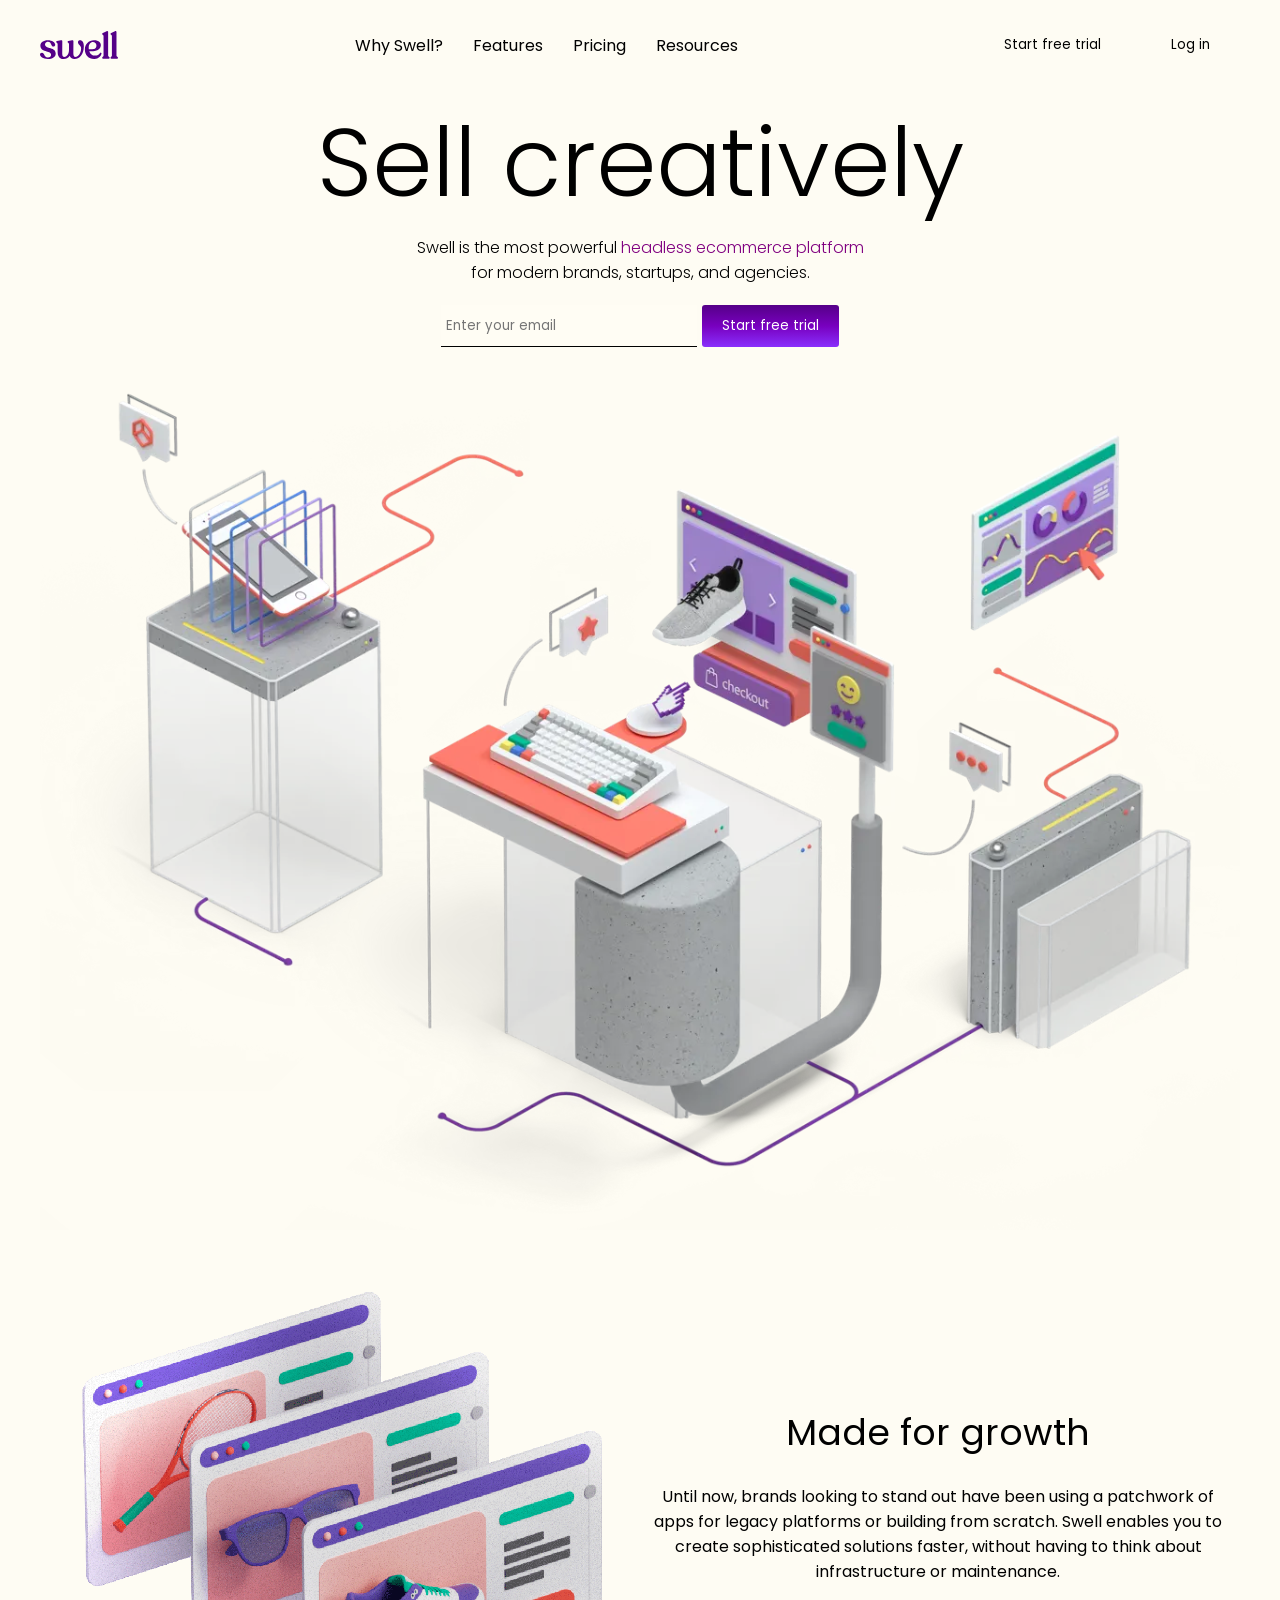
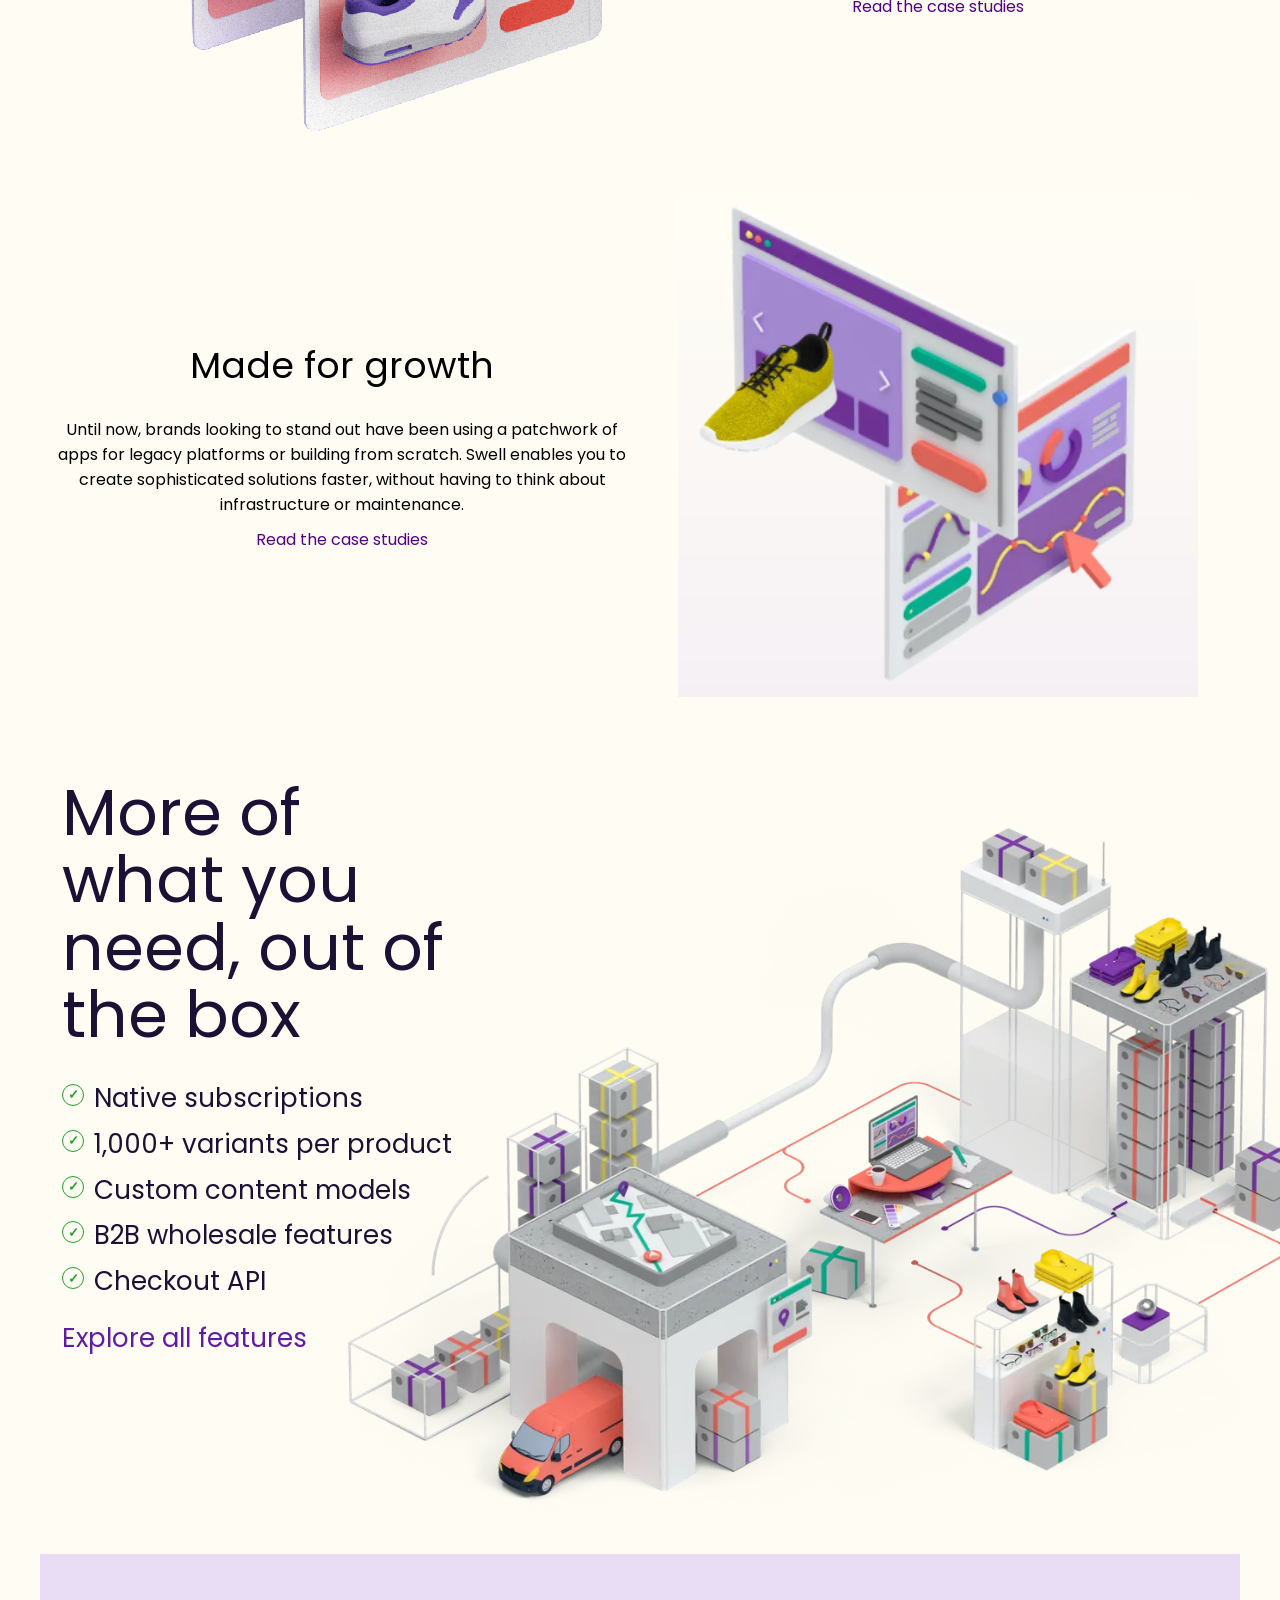
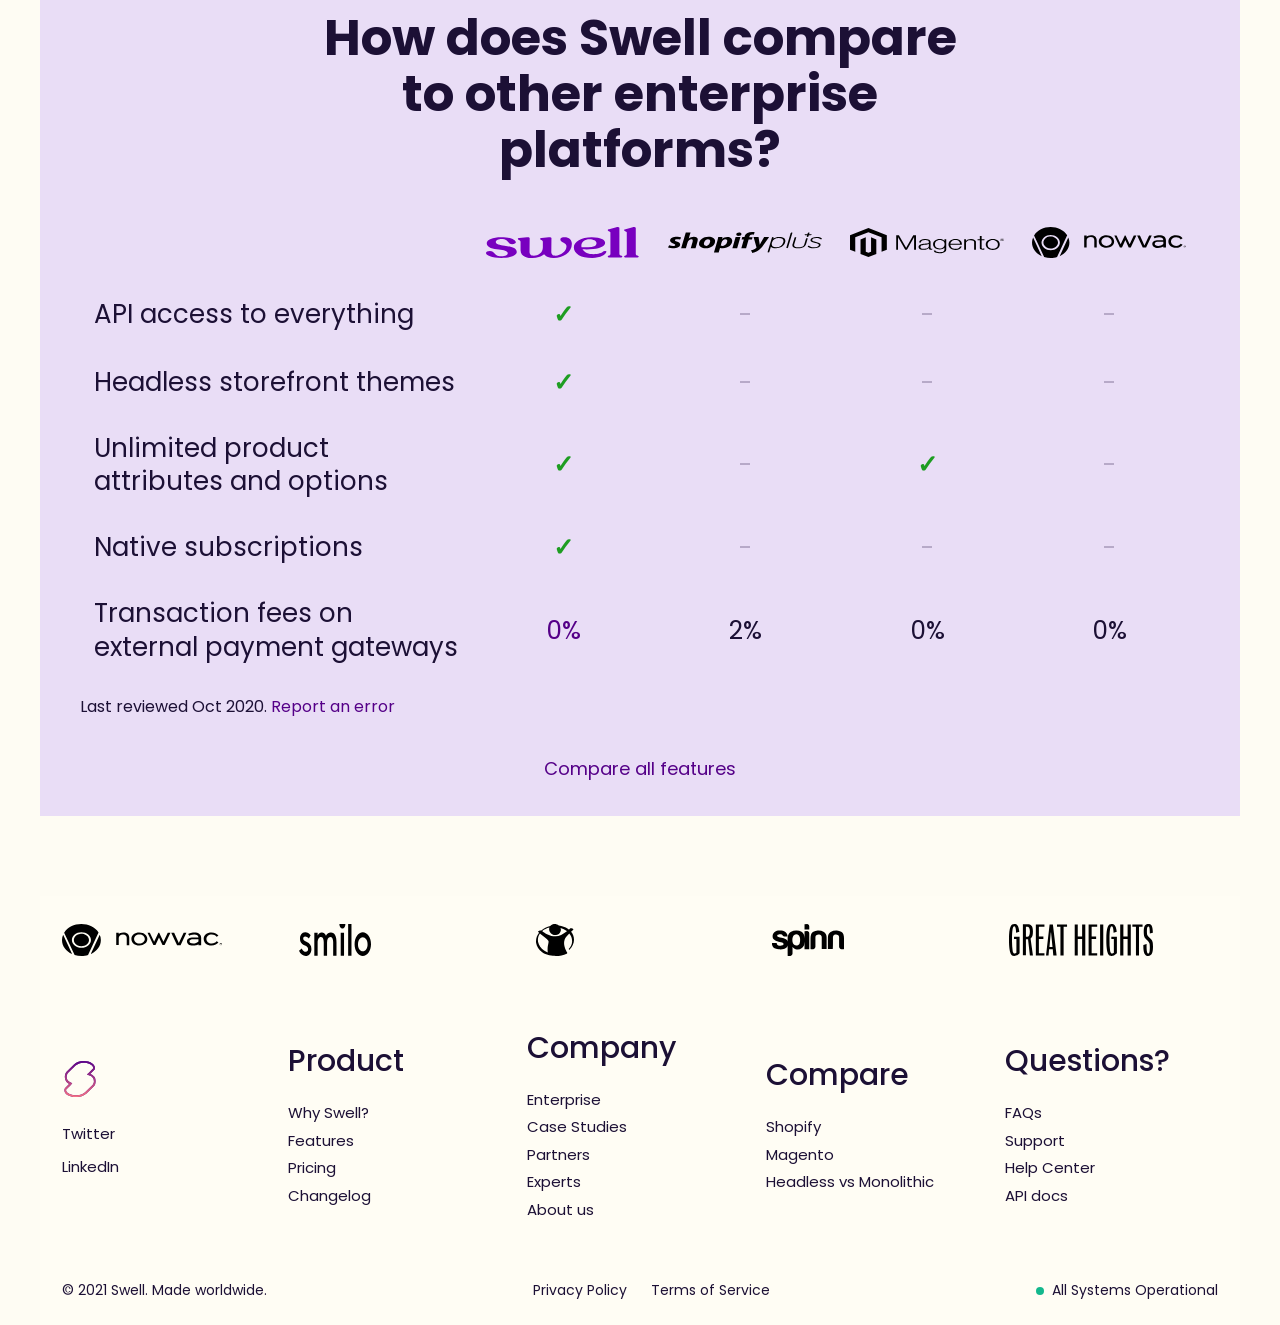
==== commit fc9e9575: "added footer" ====
--- a/layout/index.html
+++ b/layout/index.html
@@ -154,7 +154,67 @@
         </section>
 
 
+        <footer class="siteFooter">
+            <div class="footerTopLogos">
+                <img src="../Image/firstLogo.svg" alt="Nowvac" />
+                <img src="../Image/secondLogo.svg" alt="Smilo" />
+                <img src="../Image/thirdthLogo.svg" alt="Partner logo" />
+                <img src="../Image/Fourlogo.svg" alt="Spinn" />
+                <img src="../Image/fiveLogo.svg" alt="Great Heights" />
+            </div>
+
+            <div class="footerMain">
+                <div class="footerBrand">
+                    <img src="../Image/FooterLogo.svg" alt="Swell mark" />
+                    <a href="#">Twitter</a>
+                    <a href="#">LinkedIn</a>
+                </div>
+
+                <div class="footerColumns">
+                    <div class="footerColumn">
+                        <h4>Product</h4>
+                        <a href="#">Why Swell?</a>
+                        <a href="#">Features</a>
+                        <a href="#">Pricing</a>
+                        <a href="#">Changelog</a>
+                    </div>
+
+                    <div class="footerColumn">
+                        <h4>Company</h4>
+                        <a href="#">Enterprise</a>
+                        <a href="#">Case Studies</a>
+                        <a href="#">Partners</a>
+                        <a href="#">Experts</a>
+                        <a href="#">About us</a>
+                    </div>
+
+                    <div class="footerColumn">
+                        <h4>Compare</h4>
+                        <a href="#">Shopify</a>
+                        <a href="#">Magento</a>
+                        <a href="#">Headless vs Monolithic</a>
+                    </div>
+
+                    <div class="footerColumn">
+                        <h4>Questions?</h4>
+                        <a href="#">FAQs</a>
+                        <a href="#">Support</a>
+                        <a href="#">Help Center</a>
+                        <a href="#">API docs</a>
+                    </div>
+                </div>
+            </div>
+
+            <div class="footerBottom">
+                <p>&copy; 2021 Swell. Made worldwide.</p>
+                <div class="footerLegal">
+                    <a href="#">Privacy Policy</a>
+                    <a href="#">Terms of Service</a>
+                </div>
+                <p class="footerStatus"><span></span>All Systems Operational</p>
+            </div>
+        </footer>
     </main>
 </body>
 
-</html>+</html>
--- a/style/style-fixed.css
+++ b/style/style-fixed.css
@@ -346,6 +346,104 @@
   /* margin: 0; */
 }
 
+.siteFooter {
+  max-width: 1200px;
+  margin: 80px auto 0;
+  padding: 28px 22px 24px;
+  background: #FFFDF4;
+  color: #1c1035;
+}
+
+.footerTopLogos {
+  display: grid;
+  grid-template-columns: repeat(5, minmax(110px, 1fr));
+  align-items: center;
+  gap: 28px;
+  margin-bottom: 70px;
+}
+
+.footerTopLogos img {
+  width: 100%;
+  max-width: 170px;
+  height: 32px;
+  object-fit: contain;
+  object-position: left center;
+}
+
+.footerMain {
+  display: grid;
+  grid-template-columns: 180px 1fr;
+  gap: 46px;
+  margin-bottom: 56px;
+}
+
+.footerBrand img {
+  width: 36px;
+  height: 36px;
+  margin-bottom: 18px;
+}
+
+.footerBrand a {
+  display: block;
+  text-decoration: none;
+  color: #1c1035;
+  font-size: 15px;
+  margin-bottom: 10px;
+}
+
+.footerColumns {
+  display: grid;
+  grid-template-columns: repeat(4, minmax(140px, 1fr));
+  gap: 26px;
+}
+
+.footerColumn h4 {
+  font-size: 30px;
+  font-weight: 500;
+  margin-bottom: 16px;
+}
+
+.footerColumn a {
+  display: block;
+  text-decoration: none;
+  color: #1c1035;
+  font-size: 15px;
+  line-height: 1.7;
+  margin-bottom: 2px;
+}
+
+.footerBottom {
+  display: flex;
+  align-items: center;
+  justify-content: space-between;
+  gap: 16px;
+  font-size: 14px;
+}
+
+.footerLegal {
+  display: flex;
+  gap: 24px;
+}
+
+.footerLegal a {
+  color: #1c1035;
+  text-decoration: none;
+  font-size: 14px;
+}
+
+.footerStatus {
+  display: inline-flex;
+  align-items: center;
+  gap: 8px;
+}
+
+.footerStatus span {
+  width: 8px;
+  height: 8px;
+  border-radius: 50%;
+  background: #14b88d;
+}
+
 @media (max-width: 1024px) {
   .featuresSection {
     margin-top: 34px;
@@ -368,6 +466,40 @@
     margin-left: 0 !important;
     margin: 0 auto;
   }
+
+  .siteFooter {
+    margin-top: 60px;
+    padding: 26px 16px 22px;
+  }
+
+  .footerTopLogos {
+    grid-template-columns: repeat(3, minmax(120px, 1fr));
+    row-gap: 18px;
+    margin-bottom: 44px;
+  }
+
+  .footerMain {
+    grid-template-columns: 1fr;
+    gap: 28px;
+    margin-bottom: 36px;
+  }
+
+  .footerColumns {
+    grid-template-columns: repeat(2, minmax(180px, 1fr));
+    gap: 22px;
+  }
+
+  .footerColumn h4 {
+    font-size: 24px;
+    margin-bottom: 12px;
+  }
+
+  .footerBottom {
+    flex-wrap: wrap;
+    justify-content: center;
+    text-align: center;
+    gap: 12px 24px;
+  }
 }
 
 @media (max-width: 768px) {
@@ -496,6 +628,46 @@
     margin-left: 0px !important;
     margin: 0 auto;
   }
+
+  .siteFooter {
+    margin-top: 48px;
+    padding: 22px 16px 18px;
+  }
+
+  .footerTopLogos {
+    grid-template-columns: repeat(2, minmax(120px, 1fr));
+    gap: 14px 20px;
+    margin-bottom: 30px;
+  }
+
+  .footerMain {
+    margin-bottom: 24px;
+  }
+
+  .footerBrand img {
+    margin-bottom: 10px;
+  }
+
+  .footerColumns {
+    grid-template-columns: 1fr;
+    gap: 16px;
+  }
+
+  .footerColumn h4 {
+    font-size: 20px;
+    margin-bottom: 8px;
+  }
+
+  .footerColumn a,
+  .footerBrand a {
+    font-size: 14px;
+    line-height: 1.55;
+  }
+
+  .footerBottom,
+  .footerLegal a {
+    font-size: 13px;
+  }
 }
 
 @media (max-width: 480px) {
